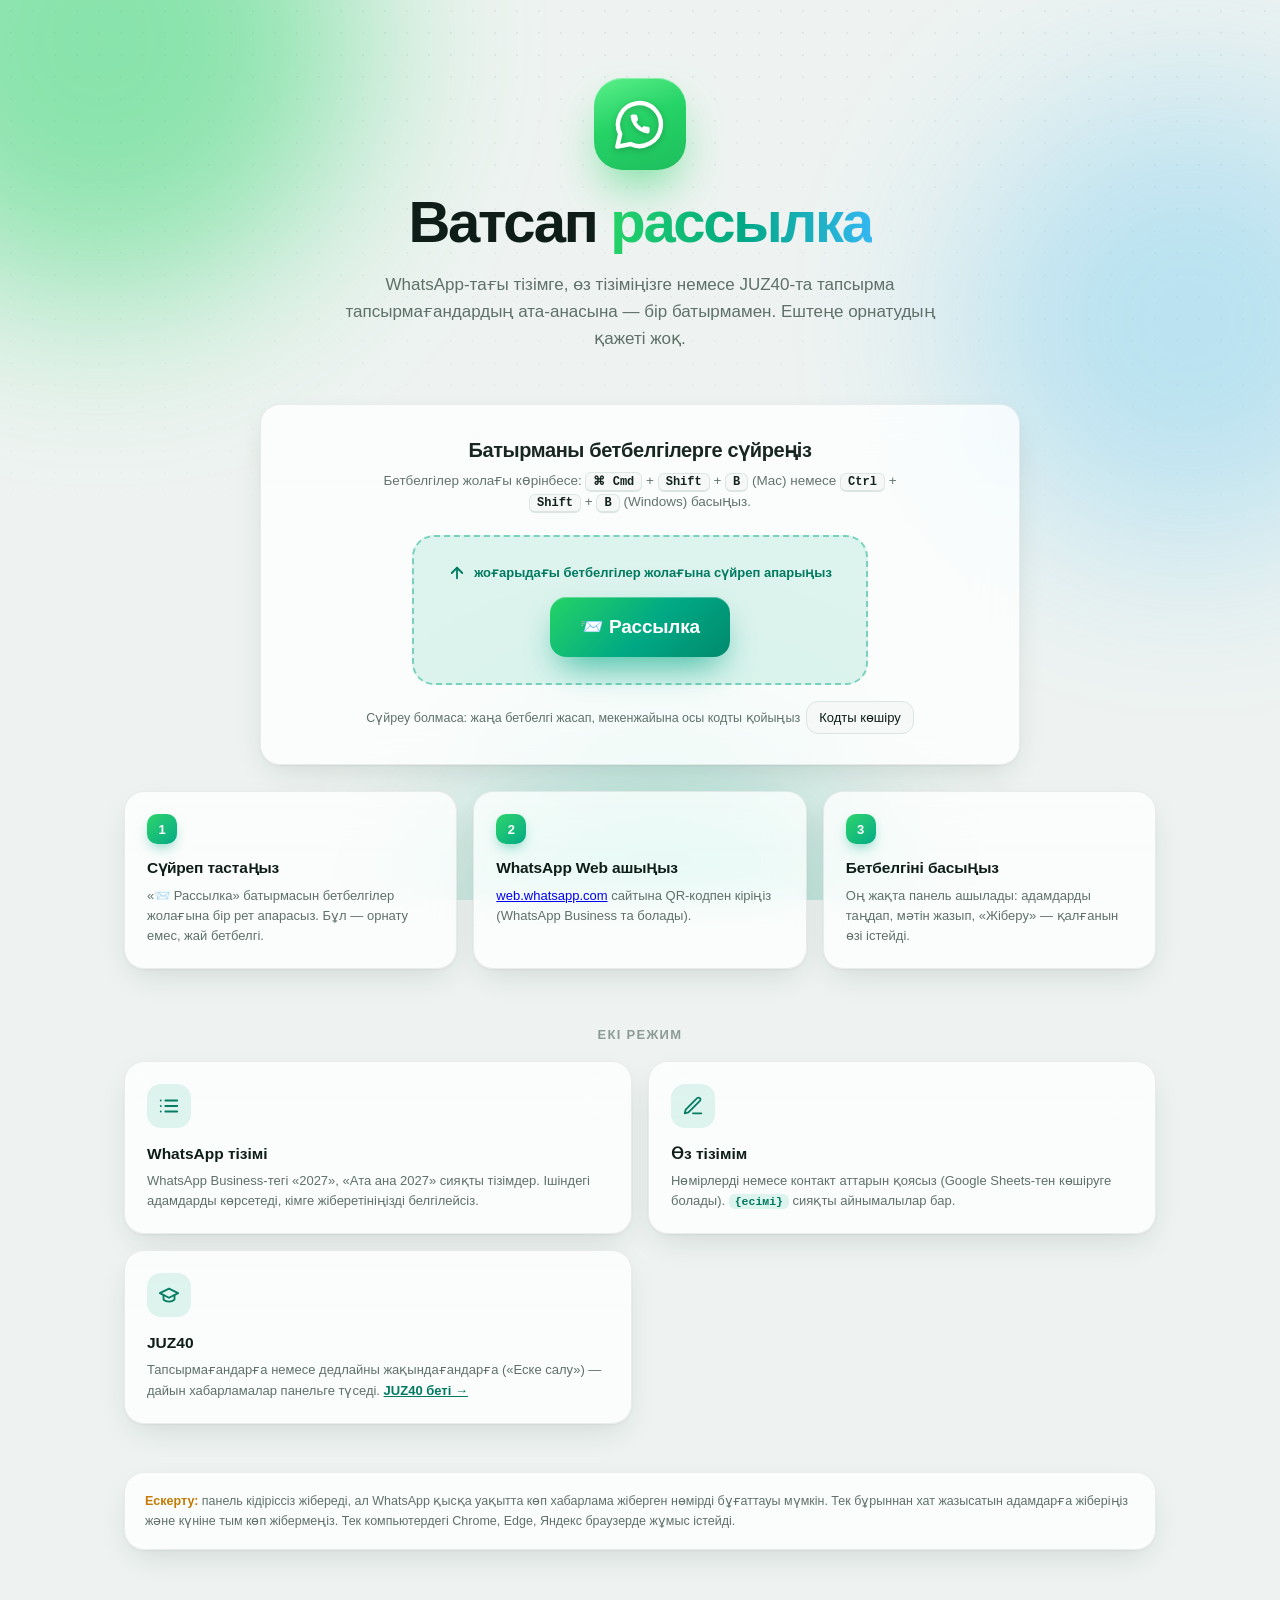
==== index.html @ 6d5c2963 "Landing: two modes, updated warning Co-Authored-By: Claude Opus 5.5 <noreply@anthropic.com>" ====
<!doctype html>
<html lang="kk">
<head>
  <meta charset="utf-8">
  <meta name="viewport" content="width=device-width, initial-scale=1">
  <title>Ватсап рассылка</title>
  <meta name="description" content="WhatsApp Web-те бір батырмамен көп адамға хабарлама жіберу — кеңейтусіз.">
  <link rel="icon" href="icon.svg" type="image/svg+xml">
  <link rel="stylesheet" href="site.css">
</head>
<body>
  <div class="aurora" aria-hidden="true"><i></i><i></i><i></i></div>

  <main class="landing">
    <section class="hero">
      <div class="hero-logo">
        <svg class="wa-logo" viewBox="0 0 24 24" aria-hidden="true"><path class="wa-bubble" d="M7.9 20.6A9.2 9.2 0 1 0 3.5 16.3L2.3 21.7Z"/><path class="wa-phone" transform="translate(7.1 7.1) scale(.41)" d="M22 16.92v3a2 2 0 0 1-2.18 2 19.79 19.79 0 0 1-8.63-3.07 19.5 19.5 0 0 1-6-6 19.79 19.79 0 0 1-3.07-8.67A2 2 0 0 1 4.11 2h3a2 2 0 0 1 2 1.72 12.84 12.84 0 0 0 .7 2.81 2 2 0 0 1-.45 2.11L8.09 9.91a16 16 0 0 0 6 6l1.27-1.27a2 2 0 0 1 2.11-.45 12.84 12.84 0 0 0 2.81.7A2 2 0 0 1 22 16.92z"/></svg>
      </div>
      <h1>Ватсап <em>рассылка</em></h1>
      <p>WhatsApp-тағы тізімге, өз тізіміңізге немесе JUZ40-та тапсырма тапсырмағандардың ата-анасына — бір батырмамен. Ештеңе орнатудың қажеті жоқ.</p>
    </section>

    <section class="card install">
      <h2>Батырманы бетбелгілерге сүйреңіз</h2>
      <p class="hint">Бетбелгілер жолағы көрінбесе: <span class="kbd">⌘ Cmd</span> + <span class="kbd">Shift</span> + <span class="kbd">B</span> (Mac) немесе <span class="kbd">Ctrl</span> + <span class="kbd">Shift</span> + <span class="kbd">B</span> (Windows) басыңыз.</p>
      <div class="bm-zone">
        <div class="drag-hint"><svg viewBox="0 0 24 24" fill="none" stroke="currentColor" stroke-width="2.4" stroke-linecap="round" stroke-linejoin="round" aria-hidden="true"><path d="M12 19V5"/><path d="m5 12 7-7 7 7"/></svg>жоғарыдағы бетбелгілер жолағына сүйреп апарыңыз</div>
        <a id="bookmarklet" class="bookmarklet loading" href="#" title="Сүйреп бетбелгілерге апарыңыз">📨 Рассылка</a>
      </div>
      <div class="alt-copy">Сүйреу болмаса: жаңа бетбелгі жасап, мекенжайына осы кодты қойыңыз<button id="copyCode" class="ghost sm" type="button">Кодты көшіру</button></div>
    </section>

    <section class="steps">
      <div class="card"><span class="num">1</span><h3>Сүйреп тастаңыз</h3><p>«📨 Рассылка» батырмасын бетбелгілер жолағына бір рет апарасыз. Бұл — орнату емес, жай бетбелгі.</p></div>
      <div class="card"><span class="num">2</span><h3>WhatsApp Web ашыңыз</h3><p><a href="https://web.whatsapp.com/" target="_blank" rel="noopener">web.whatsapp.com</a> сайтына QR-кодпен кіріңіз (WhatsApp Business та болады).</p></div>
      <div class="card"><span class="num">3</span><h3>Бетбелгіні басыңыз</h3><p>Оң жақта панель ашылады: адамдарды таңдап, мәтін жазып, «Жіберу» — қалғанын өзі істейді.</p></div>
    </section>

    <div class="section-title">Екі режим</div>
    <section class="features">
      <div class="card feature">
        <div class="f-icon"><svg class="icon" viewBox="0 0 24 24" aria-hidden="true"><path d="M8 6h13M8 12h13M8 18h13M3 6h.01M3 12h.01M3 18h.01"/></svg></div>
        <h3>WhatsApp тізімі</h3>
        <p>WhatsApp Business-тегі «2027», «Ата ана 2027» сияқты тізімдер. Ішіндегі адамдарды көрсетеді, кімге жіберетініңізді белгілейсіз.</p>
      </div>
      <div class="card feature">
        <div class="f-icon"><svg class="icon" viewBox="0 0 24 24" aria-hidden="true"><path d="M12 20h9"/><path d="M16.5 3.5a2.1 2.1 0 1 1 3 3L7 19l-4 1 1-4Z"/></svg></div>
        <h3>Өз тізімім</h3>
        <p>Нөмірлерді немесе контакт аттарын қоясыз (Google Sheets-тен көшіруге болады). <code>{есімі}</code> сияқты айнымалылар бар.</p>
      </div>
      <div class="card feature">
        <div class="f-icon"><svg class="icon" viewBox="0 0 24 24" aria-hidden="true"><path d="M22 10 12 5 2 10l10 5 10-5z"/><path d="M6 12v5c3 3 9 3 12 0v-5"/></svg></div>
        <h3>JUZ40</h3>
        <p>Тапсырмағандарға немесе дедлайны жақындағандарға («Еске салу») — дайын хабарламалар панельге түседі. <a href="juz40.html">JUZ40 беті →</a></p>
      </div>
    </section>

    <div class="card foot">
      <b>Ескерту:</b> панель кідіріссіз жібереді, ал WhatsApp қысқа уақытта көп хабарлама жіберген нөмірді бұғаттауы мүмкін. Тек бұрыннан хат жазысатын адамдарға жіберіңіз және күніне тым көп жібермеңіз. Тек компьютердегі Chrome, Edge, Яндекс браузерде жұмыс істейді.
    </div>
  </main>

  <script>
    (async () => {
      const a = document.getElementById('bookmarklet');
      const base = new URL('./', location.href).href;
      let code = '';
      try {
        code = (await (await fetch('panel.js', { cache: 'no-cache' })).text()).replace('__SITE__', base);
        a.href = 'javascript:' + encodeURIComponent(code);
        a.classList.remove('loading');
      } catch (e) {
        a.textContent = 'Жүктелмеді — бетті жаңартыңыз';
      }
      a.addEventListener('click', (e) => {
        e.preventDefault();
        alert('Бұл батырманы баспаңыз — оны жоғарыдағы бетбелгілер жолағына сүйреп апарыңыз. Содан кейін web.whatsapp.com бетінде сол бетбелгіні басасыз.');
      });
      document.getElementById('copyCode').onclick = async () => {
        try {
          await navigator.clipboard.writeText(a.href);
          document.getElementById('copyCode').textContent = 'Көшірілді ✓';
        } catch (e) {
          prompt('Көшіріңіз:', a.href);
        }
      };
    })();
  </script>
</body>
</html>
---- site.css ----
:root {
  --bg: #eef3f1;
  --bg-2: #e3ece8;
  --card: rgba(255, 255, 255, .78);
  --card-solid: #ffffff;
  --card-border: rgba(15, 40, 30, .08);
  --text: #0f1d18;
  --muted: #5f7069;
  --faint: #8d9b95;
  --line: rgba(15, 40, 30, .08);
  --field: #f5f8f7;
  --field-border: #dbe5e1;
  --hover: rgba(0, 168, 132, .06);
  --brand: #00a884;
  --brand-2: #25d366;
  --brand-3: #06cf9c;
  --brand-ink: #007a60;
  --brand-soft: rgba(0, 168, 132, .12);
  --sky: #34b7f1;
  --ok: #12a150;
  --ok-soft: rgba(18, 161, 80, .12);
  --fail: #e5484d;
  --fail-soft: rgba(229, 72, 77, .12);
  --warn: #c27a00;
  --warn-soft: rgba(245, 166, 35, .16);
  --chat-bg: #efe7dd;
  --bubble: #d9fdd3;
  --bubble-text: #111b21;
  --shadow-sm: 0 1px 2px rgba(16, 40, 30, .06);
  --shadow: 0 1px 2px rgba(16, 40, 30, .05), 0 12px 32px -8px rgba(16, 40, 30, .14);
  --shadow-lg: 0 24px 60px -18px rgba(0, 120, 90, .35);
  --radius: 20px;
  --radius-sm: 12px;
  --ease: cubic-bezier(.2, .8, .2, 1);
  --spring: cubic-bezier(.34, 1.56, .64, 1);
  color-scheme: light;
}

@media (prefers-color-scheme: dark) {
  :root {
    --bg: #070d0b;
    --bg-2: #0b1512;
    --card: rgba(19, 30, 27, .72);
    --card-solid: #121d1a;
    --card-border: rgba(255, 255, 255, .07);
    --text: #e9f1ee;
    --muted: #93a7a0;
    --faint: #64776f;
    --line: rgba(255, 255, 255, .06);
    --field: rgba(255, 255, 255, .04);
    --field-border: rgba(255, 255, 255, .09);
    --hover: rgba(37, 211, 102, .05);
    --brand-ink: #3ee08f;
    --brand-soft: rgba(37, 211, 102, .13);
    --ok: #3ddc84;
    --ok-soft: rgba(61, 220, 132, .13);
    --fail: #ff6b6f;
    --fail-soft: rgba(255, 107, 111, .13);
    --warn: #ffbe4d;
    --warn-soft: rgba(255, 190, 77, .13);
    --chat-bg: #0b141a;
    --bubble: #005c4b;
    --bubble-text: #e9edef;
    --shadow-sm: 0 1px 2px rgba(0, 0, 0, .4);
    --shadow: 0 1px 1px rgba(0, 0, 0, .3), 0 16px 40px -12px rgba(0, 0, 0, .6);
    --shadow-lg: 0 30px 70px -20px rgba(0, 200, 120, .28);
    color-scheme: dark;
  }
}

* { box-sizing: border-box; }
html { scroll-behavior: smooth; }

body {
  margin: 0;
  min-height: 100vh;
  font: 14px/1.5 -apple-system, BlinkMacSystemFont, "SF Pro Text", "Inter", "Segoe UI", Roboto, sans-serif;
  -webkit-font-smoothing: antialiased;
  background: var(--bg);
  color: var(--text);
  overflow-x: hidden;
}

.aurora { position: fixed; inset: 0; z-index: -1; overflow: hidden; pointer-events: none; }
.aurora::after {
  content: "";
  position: absolute; inset: 0;
  background-image: radial-gradient(rgba(127, 160, 148, .14) 1px, transparent 1px);
  background-size: 22px 22px;
  mask-image: linear-gradient(to bottom, #000, transparent 70%);
}
.aurora i { position: absolute; border-radius: 50%; filter: blur(90px); opacity: .5; }
.aurora i:nth-child(1) { width: 520px; height: 520px; left: -160px; top: -220px; background: var(--brand-2); animation: float 18s ease-in-out infinite alternate; }
.aurora i:nth-child(2) { width: 460px; height: 460px; right: -140px; top: 10%; background: var(--sky); opacity: .28; animation: float 22s ease-in-out infinite alternate-reverse; }
.aurora i:nth-child(3) { width: 420px; height: 420px; left: 35%; bottom: -260px; background: var(--brand); opacity: .3; animation: float 26s ease-in-out infinite alternate; }
@media (prefers-color-scheme: dark) { .aurora i { opacity: .22; } .aurora i:nth-child(2) { opacity: .12; } .aurora i:nth-child(3) { opacity: .16; } }

.topbar {
  position: sticky; top: 0; z-index: 20;
  display: flex; align-items: center; gap: 20px;
  padding: 16px 28px;
  background: color-mix(in srgb, var(--bg) 70%, transparent);
  backdrop-filter: saturate(180%) blur(18px);
  -webkit-backdrop-filter: saturate(180%) blur(18px);
  border-bottom: 1px solid var(--line);
}
.brand { display: flex; align-items: center; gap: 14px; flex: 1; min-width: 0; }
.logo {
  position: relative;
  width: 46px; height: 46px; flex: none;
  display: grid; place-items: center;
  border-radius: 14px;
  background: linear-gradient(160deg, #5cf08a, #25d366 45%, #1ebe5d);
  box-shadow: 0 10px 24px -6px rgba(0, 168, 132, .6), inset 0 1px 0 rgba(255, 255, 255, .35);
}
.logo::after {
  content: ""; position: absolute; inset: -5px; border-radius: 18px;
  border: 2px solid var(--brand-2); opacity: 0;
  animation: ring 2.8s ease-out infinite;
}
.wa-logo { width: 28px; height: 28px; filter: drop-shadow(0 2px 3px rgba(0, 0, 0, .2)); }
.wa-bubble { fill: none; stroke: #fff; stroke-width: 1.9; stroke-linejoin: round; }
.wa-phone { fill: #fff; }
h1 { margin: 0; font-size: 19px; font-weight: 750; letter-spacing: -.02em; }
.tagline { margin: 1px 0 0; font-size: 12px; color: var(--muted); white-space: nowrap; overflow: hidden; text-overflow: ellipsis; }

.hero-stats { display: flex; gap: 8px; }
.stat {
  display: flex; flex-direction: column; align-items: center;
  min-width: 84px; padding: 7px 14px;
  border-radius: 14px;
  background: var(--card); border: 1px solid var(--card-border);
  box-shadow: var(--shadow-sm);
}
.stat-num { font-size: 20px; font-weight: 800; letter-spacing: -.03em; line-height: 1.1; font-variant-numeric: tabular-nums; }
.stat-label { font-size: 10.5px; text-transform: uppercase; letter-spacing: .06em; color: var(--muted); font-weight: 600; }
.stat.ok .stat-num { color: var(--ok); }
.stat.fail .stat-num { color: var(--fail); }
.stat-num.bump { animation: bump .45s var(--spring); }

.pill {
  position: fixed; left: 50%; bottom: 112px; z-index: 30;
  transform: translateX(-50%);
  display: inline-flex; align-items: center; gap: 10px;
  padding: 10px 18px;
  border-radius: 999px;
  background: rgba(17, 27, 24, .92); color: #fff;
  font-size: 13px; font-weight: 600;
  box-shadow: 0 16px 40px -10px rgba(0, 0, 0, .5);
  backdrop-filter: blur(12px);
  transition: opacity .3s var(--ease), transform .35s var(--spring);
}
.pill.hidden { opacity: 0; transform: translate(-50%, 16px) scale(.95); pointer-events: none; }
.spinner { width: 14px; height: 14px; border-radius: 50%; border: 2px solid rgba(255, 255, 255, .25); border-top-color: var(--brand-2); animation: spin .8s linear infinite; }

.layout {
  display: grid;
  grid-template-columns: minmax(340px, 420px) minmax(0, 1fr);
  gap: 20px;
  max-width: 1480px;
  margin: 0 auto;
  padding: 22px 28px 40px;
  align-items: start;
}
.side { display: flex; flex-direction: column; gap: 20px; position: sticky; top: 100px; max-height: calc(100vh - 120px); overflow: auto; padding-bottom: 4px; scrollbar-width: none; }
.side::-webkit-scrollbar { display: none; }
@media (max-width: 1000px) {
  .layout { grid-template-columns: 1fr; padding: 16px; }
  .side { position: static; max-height: none; overflow: visible; }
  .hero-stats { display: none; }
}

.card {
  position: relative;
  background: var(--card);
  border: 1px solid var(--card-border);
  border-radius: var(--radius);
  padding: 20px;
  box-shadow: var(--shadow);
  backdrop-filter: saturate(160%) blur(20px);
  -webkit-backdrop-filter: saturate(160%) blur(20px);
  animation: rise .55s var(--ease) both;
  animation-delay: calc(var(--i, 0) * 80ms);
}
.card::before {
  content: ""; position: absolute; inset: 0; border-radius: inherit; pointer-events: none;
  background: linear-gradient(180deg, rgba(255, 255, 255, .06), transparent 40%);
}

.step-head { display: flex; align-items: center; gap: 12px; margin-bottom: 16px; }
.step-head h2 { margin: 0; flex: 1; font-size: 16px; font-weight: 700; letter-spacing: -.01em; }
.num {
  width: 30px; height: 30px; flex: none;
  display: grid; place-items: center;
  border-radius: 10px;
  font-size: 13px; font-weight: 800; color: #fff;
  background: linear-gradient(135deg, var(--brand-2), var(--brand));
  box-shadow: 0 6px 14px -4px rgba(0, 168, 132, .55);
}
.counter { font-size: 12px; color: var(--muted); font-weight: 600; font-variant-numeric: tabular-nums; }
.counter:not(:empty) { padding: 3px 10px; border-radius: 999px; background: var(--brand-soft); color: var(--brand-ink); }

.hint { margin: 10px 0 0; font-size: 12px; line-height: 1.55; color: var(--muted); }
code { padding: 1px 6px; border-radius: 6px; background: var(--brand-soft); color: var(--brand-ink); font: 600 11.5px ui-monospace, SFMono-Regular, Menlo, monospace; }

select, input[type=text], input[type=password], input[type=number], textarea {
  width: 100%;
  padding: 11px 14px;
  font: inherit; color: var(--text);
  background: var(--field);
  border: 1px solid var(--field-border);
  border-radius: var(--radius-sm);
  transition: border-color .2s, box-shadow .2s, background .2s;
}
select:hover, input:hover, textarea:hover { border-color: color-mix(in srgb, var(--brand) 40%, var(--field-border)); }
select:focus, input:focus, textarea:focus { outline: none; border-color: var(--brand); box-shadow: 0 0 0 4px var(--brand-soft); background: var(--card-solid); }
select {
  appearance: none; cursor: pointer; padding-right: 38px; font-weight: 600;
  background-image: url("data:image/svg+xml,%3Csvg xmlns='http://www.w3.org/2000/svg' viewBox='0 0 24 24' fill='none' stroke='%2300a884' stroke-width='2.5' stroke-linecap='round' stroke-linejoin='round'%3E%3Cpath d='m6 9 6 6 6-6'/%3E%3C/svg%3E");
  background-repeat: no-repeat; background-position: right 12px center; background-size: 16px;
}
textarea { resize: vertical; line-height: 1.55; }
#template { min-height: 130px; font-size: 14px; }
.list-input { min-height: 150px; font: 12.5px/1.6 ui-monospace, SFMono-Regular, Menlo, monospace; }

button {
  display: inline-flex; align-items: center; justify-content: center; gap: 8px;
  padding: 10px 16px;
  font: 600 14px/1.2 inherit; font-family: inherit;
  color: var(--text);
  border: 1px solid transparent;
  border-radius: var(--radius-sm);
  cursor: pointer;
  transition: transform .2s var(--spring), box-shadow .25s var(--ease), background .2s, border-color .2s, color .2s, opacity .2s;
}
button:active:not(:disabled) { transform: scale(.96); }
button:disabled { opacity: .4; cursor: not-allowed; }
button.wide { width: 100%; margin-top: 14px; padding: 13px 16px; }
button.sm { padding: 8px 12px; font-size: 13px; }

button.primary {
  position: relative; overflow: hidden; isolation: isolate;
  color: #fff;
  background: linear-gradient(135deg, var(--brand-2) 0%, var(--brand) 55%, #018a6d 100%);
  box-shadow: 0 8px 20px -6px rgba(0, 168, 132, .6), inset 0 1px 0 rgba(255, 255, 255, .25);
}
button.primary::after {
  content: ""; position: absolute; inset: 0; z-index: -1;
  background: linear-gradient(110deg, transparent 30%, rgba(255, 255, 255, .35) 50%, transparent 70%);
  background-size: 250% 100%; background-position: 150% 0;
  transition: background-position .8s var(--ease);
}
button.primary:hover:not(:disabled) { box-shadow: 0 14px 30px -8px rgba(0, 168, 132, .75), inset 0 1px 0 rgba(255, 255, 255, .25); transform: translateY(-1px); }
button.primary:hover:not(:disabled)::after { background-position: -50% 0; }

button.ghost { background: var(--field); border-color: var(--field-border); }
button.ghost:hover:not(:disabled) { border-color: var(--brand); color: var(--brand-ink); background: var(--brand-soft); }
button.danger { color: #fff; background: linear-gradient(135deg, #ff6b6f, #e5484d); box-shadow: 0 8px 20px -8px rgba(229, 72, 77, .6); }
button.danger:disabled { background: var(--field); color: var(--muted); box-shadow: none; border-color: var(--field-border); }

.icon-btn { width: 46px; flex: none; padding: 0; background: var(--field); border-color: var(--field-border); }
.icon-btn:hover:not(:disabled) { border-color: var(--brand); color: var(--brand-ink); }
.icon-btn:hover .icon { transform: rotate(180deg); }
.icon-btn .icon { width: 18px; height: 18px; transition: transform .5s var(--ease); }
.select-wrap { display: flex; gap: 8px; }

.segmented { display: flex; padding: 4px; gap: 4px; background: var(--field); border: 1px solid var(--field-border); border-radius: 14px; margin-bottom: 14px; }
.segmented label { flex: 1; cursor: pointer; }
.segmented input { display: none; }
.segmented span {
  display: flex; align-items: center; justify-content: center; gap: 7px;
  padding: 9px 10px; border-radius: 10px;
  font-size: 13px; font-weight: 650; color: var(--muted);
  transition: background .25s var(--ease), color .2s, box-shadow .25s;
}
.segmented span:hover { color: var(--text); }
.segmented input:checked + span { background: var(--card-solid); color: var(--brand-ink); box-shadow: 0 2px 8px rgba(0, 0, 0, .1), 0 0 0 1px var(--card-border); }
.segmented.small span { padding: 7px 8px; font-size: 12px; }
.segmented.small { margin: 12px 0; }

.src-panel { animation: rise .35s var(--ease) both; }
.src-panel.hidden { display: none; }

.file-btn {
  position: relative; overflow: hidden;
  display: flex; align-items: center; justify-content: center; gap: 8px;
  padding: 12px; border-radius: var(--radius-sm);
  border: 1.5px dashed color-mix(in srgb, var(--brand) 45%, transparent);
  color: var(--brand-ink); font-weight: 650; font-size: 13px; cursor: pointer;
  background: var(--brand-soft);
  transition: background .2s, border-color .2s;
}
.file-btn:hover { border-color: var(--brand); background: color-mix(in srgb, var(--brand) 18%, transparent); }
.file-btn input { position: absolute; inset: 0; opacity: 0; cursor: pointer; }

.vars { display: flex; flex-wrap: wrap; gap: 6px; margin-bottom: 10px; }
.vars button {
  padding: 5px 11px; border-radius: 999px;
  font-size: 12px; font-weight: 650;
  color: var(--brand-ink); background: var(--brand-soft);
  border: 1px solid color-mix(in srgb, var(--brand) 22%, transparent);
}
.vars button:hover { background: var(--brand); color: #fff; transform: translateY(-1px); }

.phone { margin-top: 14px; border-radius: 16px; overflow: hidden; border: 1px solid var(--card-border); box-shadow: var(--shadow-sm); }
.phone-head { display: flex; align-items: center; gap: 10px; padding: 9px 12px; background: var(--card-solid); font-size: 13px; font-weight: 650; border-bottom: 1px solid var(--line); }
.phone-head span:last-child { overflow: hidden; text-overflow: ellipsis; white-space: nowrap; }
.chat-bg {
  padding: 16px 14px 18px;
  min-height: 92px;
  background-color: var(--chat-bg);
  background-image:
    radial-gradient(circle at 20% 30%, rgba(0, 0, 0, .035) 1.5px, transparent 2px),
    radial-gradient(circle at 70% 70%, rgba(0, 0, 0, .035) 1.5px, transparent 2px);
  background-size: 26px 26px, 34px 34px;
  display: flex; justify-content: flex-end;
}
.bubble {
  position: relative;
  max-width: 88%;
  padding: 7px 10px 18px 10px;
  border-radius: 10px 0 10px 10px;
  background: var(--bubble); color: var(--bubble-text);
  font-size: 13.5px; line-height: 1.45;
  white-space: pre-wrap; word-break: break-word;
  box-shadow: 0 1px .5px rgba(11, 20, 26, .13);
  animation: pop .35s var(--spring) both;
}
.bubble::before {
  content: ""; position: absolute; top: 0; right: -8px;
  border-width: 0 0 10px 8px; border-style: solid;
  border-color: transparent transparent transparent var(--bubble);
}
.bubble::after { content: "12:00 ✓✓"; position: absolute; right: 8px; bottom: 3px; font-size: 10.5px; color: #53bdeb; letter-spacing: -.02em; }
.bubble-empty { opacity: .55; font-style: italic; }

details > summary {
  display: flex; align-items: center; gap: 10px;
  font-weight: 700; cursor: pointer; list-style: none; user-select: none;
}
details > summary::-webkit-details-marker { display: none; }
details > summary .icon { color: var(--brand); }
details > summary::after { content: ""; margin-left: auto; width: 8px; height: 8px; border-right: 2px solid var(--muted); border-bottom: 2px solid var(--muted); transform: rotate(-45deg); transition: transform .3s var(--ease); }
details[open] > summary::after { transform: rotate(45deg); }
details[open] .settings { animation: rise .35s var(--ease) both; }
.settings { margin-top: 16px; display: flex; flex-direction: column; gap: 12px; }
.settings label { display: flex; flex-direction: column; gap: 6px; font-size: 12px; font-weight: 650; color: var(--muted); }
.settings label .hint { margin: 0; font-weight: 500; }
.grid2 { display: grid; grid-template-columns: 1fr 1fr; gap: 10px; }
.presets { display: grid; grid-template-columns: 1fr 1fr; gap: 10px; }
.preset {
  flex-direction: column; align-items: flex-start; gap: 2px;
  padding: 12px 14px; text-align: left;
  background: var(--field); border: 1px solid var(--field-border);
}
.preset b { font-size: 14px; }
.preset span { font-size: 11.5px; font-weight: 500; color: var(--muted); }
.preset:hover { border-color: var(--brand); background: var(--brand-soft); }
.settings button.wide { margin-top: 2px; }

.people { display: flex; flex-direction: column; min-height: calc(100vh - 140px); padding-bottom: 0; }
.toolbar { display: flex; align-items: center; gap: 8px; flex-wrap: wrap; margin-bottom: 14px; }
.search { position: relative; flex: 1; min-width: 180px; }
.search .icon { position: absolute; left: 13px; top: 50%; transform: translateY(-50%); color: var(--faint); pointer-events: none; }
.search input { padding-left: 38px; border-radius: 999px; }

.switch { display: inline-flex; align-items: center; gap: 9px; margin-left: 6px; font-size: 12.5px; font-weight: 600; color: var(--muted); cursor: pointer; user-select: none; }
.switch input { display: none !important; }
.switch span { position: relative; width: 38px; height: 22px; flex: none; border-radius: 999px; background: var(--field-border); transition: background .25s; }
.switch span::after { content: ""; position: absolute; left: 3px; top: 3px; width: 16px; height: 16px; border-radius: 50%; background: #fff; box-shadow: 0 2px 4px rgba(0, 0, 0, .25); transition: transform .3s var(--spring); }
.switch input:checked + span { background: var(--brand); }
.switch input:checked + span::after { transform: translateX(16px); }

.empty {
  flex: 1;
  display: flex; flex-direction: column; align-items: center; justify-content: center; gap: 6px;
  min-height: 320px; padding: 40px 20px;
  text-align: center; color: var(--muted);
  border: 1.5px dashed var(--field-border); border-radius: 16px;
}
.empty b { color: var(--text); font-size: 16px; }
.empty span { font-size: 13px; max-width: 320px; }
.empty-art {
  width: 74px; height: 74px; margin-bottom: 8px;
  display: grid; place-items: center; border-radius: 24px;
  background: var(--brand-soft);
  animation: floaty 4s ease-in-out infinite;
}
.empty-art svg { width: 34px; height: 34px; fill: none; stroke: var(--brand); stroke-width: 1.8; stroke-linecap: round; stroke-linejoin: round; }
.empty.hidden, .table-wrap.hidden { display: none; }

.table-wrap { flex: 1; overflow: auto; margin: 0 -20px; padding: 0 12px; }
table { width: 100%; border-collapse: separate; border-spacing: 0 6px; }
thead th {
  position: sticky; top: 0; z-index: 2;
  padding: 8px 10px; text-align: left;
  font-size: 10.5px; font-weight: 700; letter-spacing: .08em; text-transform: uppercase; color: var(--faint);
  background: var(--card-solid);
}
tbody tr { animation: rise .4s var(--ease) both; animation-delay: calc(var(--i, 0) * 18ms); }
tbody td {
  padding: 12px 10px; vertical-align: middle;
  background: var(--field);
  border-top: 1px solid transparent; border-bottom: 1px solid transparent;
  transition: background .25s, border-color .25s, opacity .25s;
}
tbody td:first-child { border-radius: 14px 0 0 14px; border-left: 1px solid transparent; width: 44px; text-align: center; }
tbody td:last-child { border-radius: 0 14px 14px 0; border-right: 1px solid transparent; }
tbody tr:hover td { background: var(--hover); border-color: var(--line); }
tbody tr.off td { opacity: .45; }
tbody tr.off td:first-child { opacity: 1; }
tbody tr.active td { background: var(--brand-soft); border-color: color-mix(in srgb, var(--brand) 40%, transparent); }
tbody tr.active td:first-child { box-shadow: inset 3px 0 0 var(--brand); }
tbody tr.filtered { display: none; }

.who { display: flex; align-items: center; gap: 12px; min-width: 190px; max-width: 290px; }
.who-text { min-width: 0; }
.avatar {
  width: 40px; height: 40px; flex: none;
  display: grid; place-items: center;
  border-radius: 50%;
  font-size: 14px; font-weight: 750; color: #fff; letter-spacing: -.02em;
  background: linear-gradient(135deg, hsl(var(--h, 160) 70% 55%), hsl(calc(var(--h, 160) + 40) 70% 42%));
  box-shadow: inset 0 1px 0 rgba(255, 255, 255, .3), 0 4px 10px -4px hsl(var(--h, 160) 70% 40% / .7);
}
.avatar.sm { width: 28px; height: 28px; font-size: 11px; }
td .name { font-weight: 650; font-size: 14px; letter-spacing: -.01em; }
td .sub { margin-top: 1px; font-size: 11.5px; color: var(--faint); white-space: nowrap; overflow: hidden; text-overflow: ellipsis; max-width: 230px; }
td .name { white-space: nowrap; overflow: hidden; text-overflow: ellipsis; max-width: 230px; }
td.msg {
  font-size: 12.5px; color: var(--muted); min-width: 240px;
}
td.msg .clamp { display: -webkit-box; -webkit-line-clamp: 2; -webkit-box-orient: vertical; overflow: hidden; white-space: pre-wrap; }
tbody tr:hover td.msg .clamp { -webkit-line-clamp: 8; }
td.state { width: 190px; min-width: 150px; font-size: 12px; }
tbody tr { cursor: pointer; }

input[type=checkbox] {
  appearance: none; -webkit-appearance: none;
  width: 22px; height: 22px; margin: 0; cursor: pointer;
  border-radius: 7px;
  border: 2px solid var(--field-border);
  background: var(--card-solid);
  display: inline-grid; place-items: center;
  transition: background .2s, border-color .2s, transform .25s var(--spring);
}
input[type=checkbox]::after {
  content: ""; width: 6px; height: 11px;
  border: solid #fff; border-width: 0 2.5px 2.5px 0;
  transform: translateY(-1px) rotate(45deg) scale(0);
  transition: transform .25s var(--spring);
}
input[type=checkbox]:checked { background: linear-gradient(135deg, var(--brand-2), var(--brand)); border-color: var(--brand); transform: scale(1.05); }
input[type=checkbox]:checked::after { transform: translateY(-1px) rotate(45deg) scale(1); }
input[type=checkbox]:hover:not(:disabled) { border-color: var(--brand); }
input[type=checkbox]:disabled { opacity: .35; cursor: not-allowed; }

.chip {
  display: inline-flex; align-items: center; gap: 6px;
  padding: 4px 10px; border-radius: 999px;
  font-size: 12px; font-weight: 650; line-height: 1.35;
  background: var(--field); color: var(--muted);
}
.chip:empty { display: none; }
.chip.brand { background: var(--brand-soft); color: var(--brand-ink); }
.chip.ok { background: var(--ok-soft); color: var(--ok); }
.chip.fail { background: var(--fail-soft); color: var(--fail); }
.chip.warn { background: var(--warn-soft); color: var(--warn); }
.chip .icon { width: 13px; height: 13px; stroke-width: 2.6; }
td.state .chip { align-items: flex-start; white-space: normal; animation: pop .35s var(--spring) both; }
td.state .chip .icon { margin-top: 2px; }

.dock {
  position: sticky; bottom: 0; z-index: 5;
  margin: 12px -20px 0; padding: 14px 20px 18px;
  background: linear-gradient(to top, var(--card-solid) 70%, color-mix(in srgb, var(--card-solid) 0%, transparent));
  border-radius: 0 0 var(--radius) var(--radius);
}
.actions { display: flex; gap: 10px; justify-content: flex-end; align-items: center; flex-wrap: wrap; }
.actions .send { padding: 13px 26px; font-size: 15px; border-radius: 14px; }
.actions .send:not(:disabled) { animation: glow 3s ease-in-out infinite; }

.progress { margin-bottom: 12px; animation: rise .3s var(--ease) both; }
.progress.hidden { display: none; }
.progress-top { display: flex; justify-content: space-between; align-items: center; gap: 10px; margin-bottom: 8px; font-size: 13px; font-weight: 650; }
.stats { display: flex; gap: 6px; }
.bar { height: 10px; border-radius: 999px; background: var(--field); overflow: hidden; box-shadow: inset 0 1px 2px rgba(0, 0, 0, .12); }
.bar > div {
  height: 100%; width: 0; border-radius: inherit;
  background: linear-gradient(90deg, var(--brand), var(--brand-2), var(--sky), var(--brand-2), var(--brand));
  background-size: 300% 100%;
  animation: shimmer 2.4s linear infinite;
  transition: width .6s var(--ease);
  box-shadow: 0 0 12px rgba(37, 211, 102, .6);
}

.icon { width: 16px; height: 16px; flex: none; fill: none; stroke: currentColor; stroke-width: 2; stroke-linecap: round; stroke-linejoin: round; }
.icon.spin { animation: spin .9s linear infinite; }

::-webkit-scrollbar { width: 10px; height: 10px; }
::-webkit-scrollbar-thumb { background: var(--field-border); border-radius: 999px; border: 3px solid transparent; background-clip: padding-box; }
::-webkit-scrollbar-thumb:hover { background-color: var(--faint); }

@keyframes rise { from { opacity: 0; transform: translateY(12px); } to { opacity: 1; transform: none; } }
@keyframes pop { from { opacity: 0; transform: scale(.85); } to { opacity: 1; transform: scale(1); } }
@keyframes bump { 0% { transform: scale(1); } 40% { transform: scale(1.3); } 100% { transform: scale(1); } }
@keyframes spin { to { transform: rotate(360deg); } }
@keyframes shimmer { to { background-position: -300% 0; } }
@keyframes float { from { transform: translate(0, 0) scale(1); } to { transform: translate(80px, 50px) scale(1.15); } }
@keyframes floaty { 0%, 100% { transform: translateY(0); } 50% { transform: translateY(-6px); } }
@keyframes ring { 0% { opacity: .8; transform: scale(.9); } 70%, 100% { opacity: 0; transform: scale(1.25); } }
@keyframes glow { 0%, 100% { box-shadow: 0 8px 20px -6px rgba(0, 168, 132, .6), inset 0 1px 0 rgba(255, 255, 255, .25); } 50% { box-shadow: 0 12px 34px -4px rgba(37, 211, 102, .75), inset 0 1px 0 rgba(255, 255, 255, .25); } }

@media (prefers-reduced-motion: reduce) {
  *, *::before, *::after { animation: none !important; transition: none !important; }
}

.lesson-grid {
  display: grid;
  grid-template-columns: 1fr;
  gap: 8px;
  max-height: 340px;
  overflow: auto;
  margin: 0 -6px;
  padding: 2px 6px 6px;
}
.lesson {
  position: relative;
  display: block;
  padding: 12px 44px 12px 14px;
  border: 1.5px solid var(--field-border);
  border-radius: 14px;
  background: var(--field);
  cursor: pointer;
  transition: border-color .2s, background .2s, transform .25s var(--spring), box-shadow .25s;
  animation: rise .4s var(--ease) both;
  animation-delay: calc(var(--i, 0) * 25ms);
}
.lesson:hover { transform: translateY(-1px); border-color: color-mix(in srgb, var(--brand) 45%, var(--field-border)); box-shadow: var(--shadow-sm); }
.lesson input { position: absolute; opacity: 0; pointer-events: none; }
.lesson .title { font-weight: 650; font-size: 13.5px; line-height: 1.35; }
.lesson .meta { margin-top: 3px; font-size: 11.5px; color: var(--muted); }
.lesson .badges { display: flex; gap: 6px; margin-top: 8px; flex-wrap: wrap; }
.lesson .badges .chip { padding: 2px 8px; font-size: 11px; }
.lesson .tick {
  position: absolute; top: 50%; right: 14px;
  width: 22px; height: 22px; margin-top: -11px;
  display: grid; place-items: center;
  border-radius: 7px; border: 2px solid var(--field-border);
  background: var(--card-solid); color: transparent;
  transition: all .25s var(--spring);
}
.lesson .tick .icon { width: 13px; height: 13px; stroke-width: 3; }
.lesson:has(input:checked) { border-color: var(--brand); background: var(--brand-soft); }
.lesson:has(input:checked) .tick { background: linear-gradient(135deg, var(--brand-2), var(--brand)); border-color: var(--brand); color: #fff; transform: scale(1.08); }
.lesson-grid > .empty { min-height: 120px; padding: 20px; }

.field-label { margin: 16px 0 8px; font-size: 12px; font-weight: 700; color: var(--muted); text-transform: uppercase; letter-spacing: .06em; }
.step-head .switch { margin-left: 0; }

.chip.parent { background: rgba(80, 120, 255, .13); color: #4d6fe0; }
.chip.student { background: rgba(160, 80, 230, .13); color: #9a4fdc; }
@media (prefers-color-scheme: dark) {
  .chip.parent { color: #93aaff; }
  .chip.student { color: #cf9bff; }
}
.who .chips { display: flex; gap: 5px; flex-wrap: wrap; margin-top: 4px; }
.who .chips .chip { padding: 1px 8px; font-size: 11px; }
td.tasks { min-width: 150px; max-width: 220px; }
td.tasks .chip { margin: 0 4px 4px 0; padding: 3px 9px; font-size: 11.5px; white-space: normal; }
td.msg textarea {
  min-width: 260px; min-height: 84px;
  padding: 9px 11px;
  font-size: 12.5px; line-height: 1.45;
  background: var(--card-solid);
  border-radius: 12px;
  cursor: text;
}
.settings label { color: var(--text); }
.settings label .hint { color: var(--muted); }
td.tasks { min-width: 120px; max-width: 160px; }
td.msg textarea { min-width: 200px; }
td.state { width: 150px; min-width: 130px; }
.who { min-width: 170px; max-width: 230px; }
td .name, td .sub { max-width: 170px; }
@media (max-width: 1250px) {
  .layout { grid-template-columns: minmax(300px, 340px) minmax(0, 1fr); gap: 16px; padding: 16px; }
  td.tasks .chip { font-size: 11px; }
}

a.logo { text-decoration: none; }
.topbar .ghost.sm { flex: none; }
.notice { padding: 14px 16px; font-size: 13px; line-height: 1.55; color: var(--muted); border-color: color-mix(in srgb, var(--brand) 30%, transparent); background: var(--brand-soft); }
.notice b { color: var(--text); }
.notice.warn { margin-bottom: 12px; border: 1px solid color-mix(in srgb, var(--warn) 35%, transparent); background: var(--warn-soft); border-radius: 14px; }
.hidden { display: none !important; }

.login { min-height: calc(100vh - 90px); display: grid; place-items: center; padding: 24px 16px; }
.login-card { width: 100%; max-width: 400px; padding: 30px 28px; display: flex; flex-direction: column; gap: 12px; }
.login-card h2 { margin: 4px 0 0; font-size: 22px; letter-spacing: -.02em; text-align: center; }
.login-card .hint { text-align: center; margin: 0 0 6px; }
.login-card label { display: flex; flex-direction: column; gap: 6px; font-size: 12.5px; font-weight: 650; color: var(--muted); }
.login-logo { width: 64px; height: 64px; margin: 0 auto; display: grid; place-items: center; border-radius: 20px; background: linear-gradient(160deg, #5cf08a, #25d366 45%, #1ebe5d); box-shadow: 0 14px 30px -10px rgba(37, 211, 102, .7), inset 0 1px 0 rgba(255, 255, 255, .35); }
.login-logo .wa-logo { width: 38px; height: 38px; }
.login-error { min-height: 18px; font-size: 12.5px; font-weight: 600; color: var(--fail); text-align: center; }

.landing { max-width: 1080px; margin: 0 auto; padding: 48px 24px 80px; }
.hero { text-align: center; padding: 30px 0 10px; }
.hero-logo { width: 92px; height: 92px; margin: 0 auto 22px; display: grid; place-items: center; border-radius: 28px; background: linear-gradient(160deg, #5cf08a, #25d366 45%, #1ebe5d); box-shadow: 0 24px 50px -14px rgba(37, 211, 102, .75), inset 0 1px 0 rgba(255, 255, 255, .35); animation: floaty 5s ease-in-out infinite; }
.hero-logo .wa-logo { width: 56px; height: 56px; }
.hero h1 { font-size: clamp(34px, 6vw, 58px); line-height: 1.05; letter-spacing: -.04em; font-weight: 850; margin: 0; }
.hero h1 em { font-style: normal; background: linear-gradient(90deg, var(--brand-2), var(--brand), #34b7f1); -webkit-background-clip: text; background-clip: text; color: transparent; }
.hero p { max-width: 620px; margin: 18px auto 0; font-size: 17px; line-height: 1.6; color: var(--muted); }

.install { margin: 42px auto 0; max-width: 760px; padding: 30px; text-align: center; }
.install h2 { margin: 0 0 6px; font-size: 20px; letter-spacing: -.02em; }
.install .hint { margin: 0 auto 22px; max-width: 520px; font-size: 13.5px; }
.bm-zone { position: relative; display: inline-flex; flex-direction: column; align-items: center; gap: 14px; padding: 26px 34px; border-radius: 22px; border: 2px dashed color-mix(in srgb, var(--brand) 45%, transparent); background: var(--brand-soft); }
.bookmarklet {
  display: inline-flex; align-items: center; gap: 10px;
  padding: 16px 30px; border-radius: 16px;
  font-size: 19px; font-weight: 800; letter-spacing: -.01em; color: #fff; text-decoration: none;
  background: linear-gradient(135deg, var(--brand-2), var(--brand) 55%, #018a6d);
  box-shadow: 0 16px 36px -10px rgba(0, 168, 132, .8), inset 0 1px 0 rgba(255, 255, 255, .3);
  cursor: grab; user-select: none;
  animation: glow 3s ease-in-out infinite;
  transition: transform .25s var(--spring);
}
.bookmarklet:hover { transform: translateY(-2px) scale(1.03); }
.bookmarklet:active { cursor: grabbing; }
.bookmarklet.loading { opacity: .5; pointer-events: none; }
.drag-hint { display: flex; align-items: center; gap: 8px; font-size: 13px; font-weight: 650; color: var(--brand-ink); }
.drag-hint svg { width: 18px; height: 18px; animation: nudge 1.4s ease-in-out infinite; }
.kbd { display: inline-block; padding: 1px 7px; border-radius: 6px; border: 1px solid var(--field-border); border-bottom-width: 2px; background: var(--field); font: 600 12px ui-monospace, SFMono-Regular, Menlo, monospace; color: var(--text); }
.alt-copy { margin-top: 16px; font-size: 12.5px; color: var(--muted); }
.alt-copy button { margin-left: 6px; }

.steps { display: grid; grid-template-columns: repeat(3, 1fr); gap: 16px; margin-top: 26px; }
.steps .card { padding: 22px; }
.steps .num { margin-bottom: 12px; }
.steps h3 { margin: 0 0 6px; font-size: 15.5px; letter-spacing: -.01em; }
.steps p { margin: 0; font-size: 13px; line-height: 1.55; color: var(--muted); }

.section-title { margin: 56px 0 16px; text-align: center; font-size: 13px; font-weight: 750; letter-spacing: .1em; text-transform: uppercase; color: var(--faint); }
.features { display: grid; grid-template-columns: repeat(2, 1fr); gap: 16px; }
.feature { padding: 22px; }
.feature .f-icon { width: 44px; height: 44px; display: grid; place-items: center; border-radius: 14px; background: var(--brand-soft); color: var(--brand-ink); margin-bottom: 14px; }
.feature .f-icon .icon { width: 22px; height: 22px; }
.feature h3 { margin: 0 0 6px; font-size: 15.5px; }
.feature p { margin: 0; font-size: 13px; line-height: 1.55; color: var(--muted); }
.feature a { color: var(--brand-ink); font-weight: 650; }
.foot { margin-top: 48px; padding: 18px 20px; font-size: 12.5px; line-height: 1.6; color: var(--muted); }
.foot b { color: var(--warn); }
@media (max-width: 860px) { .steps, .features { grid-template-columns: 1fr; } .landing { padding-top: 24px; } }
@keyframes nudge { 0%, 100% { transform: translateY(0); } 50% { transform: translateY(-5px); } }
.login-brand { display: flex; justify-content: center; margin: 4px 0 6px; color: #ffffff; }
.login-brand .juz-logo { width: 170px; height: auto; filter: drop-shadow(0 8px 24px rgba(37, 211, 102, .25)); }
@media (prefers-color-scheme: light) { .login-brand { color: #285b6e; } }

.segmented.jmode { margin-bottom: 12px; }
.switch b { font-weight: inherit; }
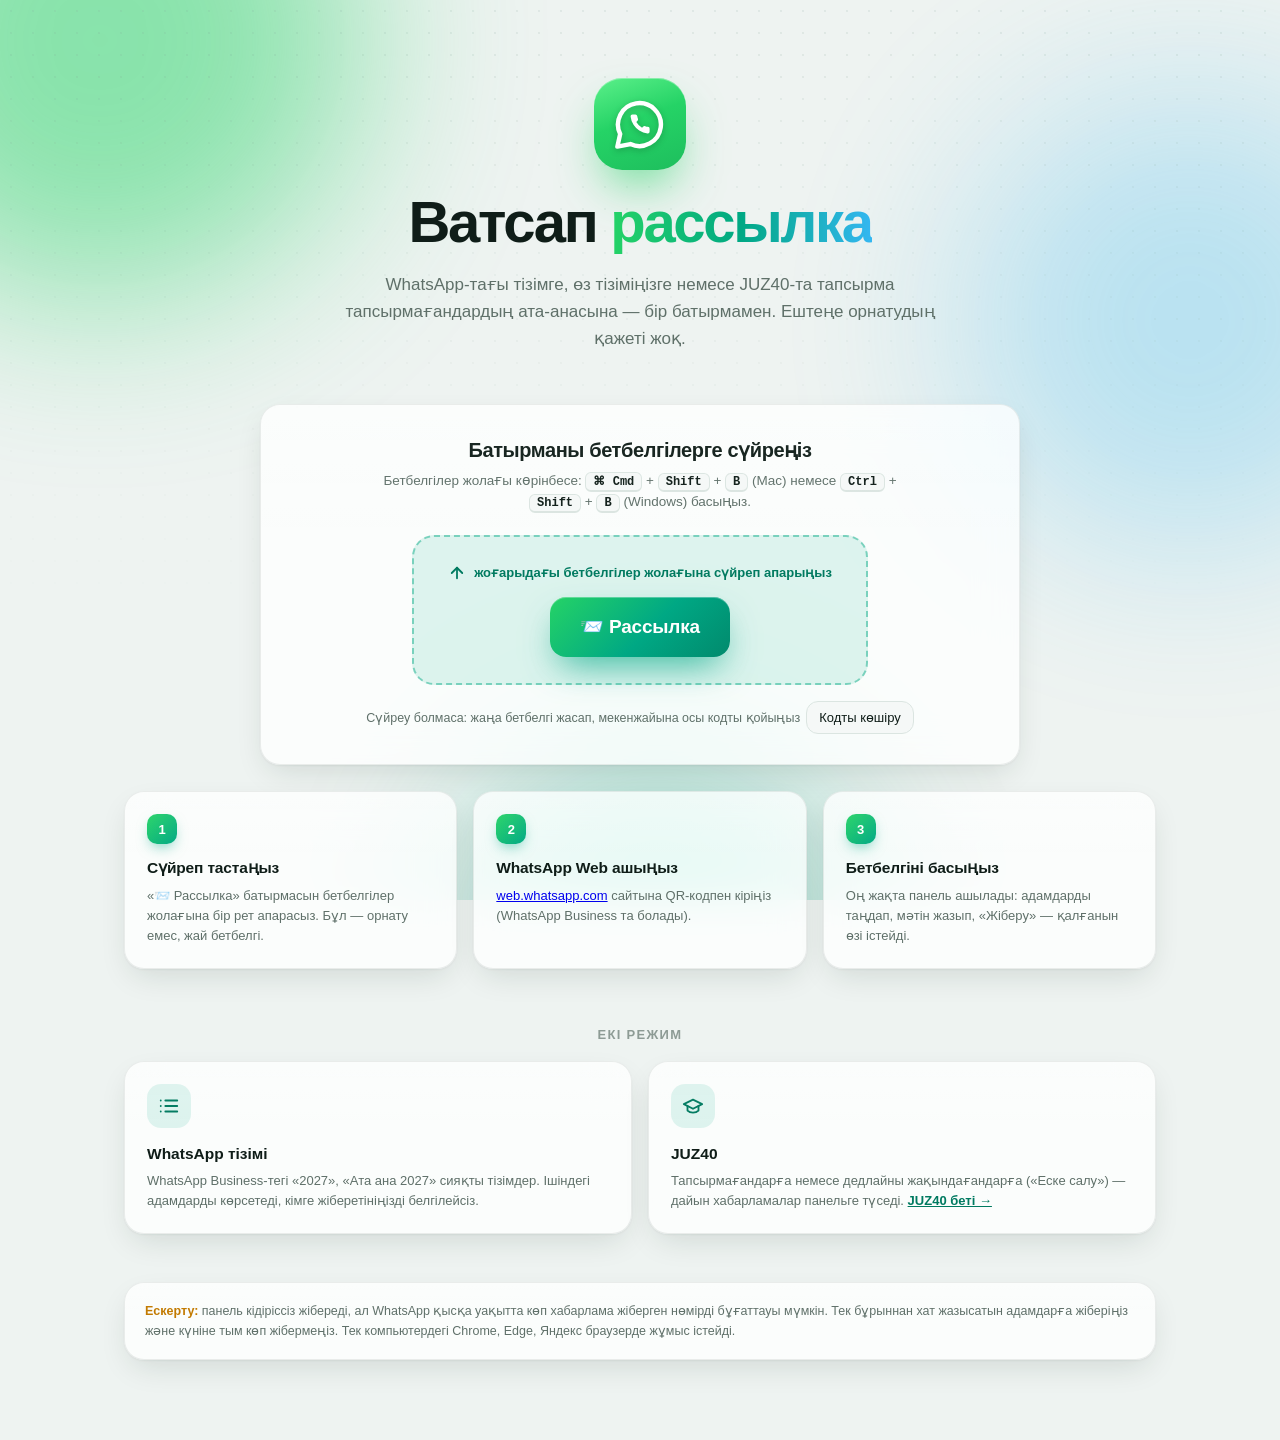
==== commit 5b9a3433: "Landing: remove own-list card Co-Authored-By: Claude Opus 5.5 <noreply@anthropic.com>" ====
--- a/index.html
+++ b/index.html
@@ -44,11 +44,6 @@
         <p>WhatsApp Business-тегі «2027», «Ата ана 2027» сияқты тізімдер. Ішіндегі адамдарды көрсетеді, кімге жіберетініңізді белгілейсіз.</p>
       </div>
       <div class="card feature">
-        <div class="f-icon"><svg class="icon" viewBox="0 0 24 24" aria-hidden="true"><path d="M12 20h9"/><path d="M16.5 3.5a2.1 2.1 0 1 1 3 3L7 19l-4 1 1-4Z"/></svg></div>
-        <h3>Өз тізімім</h3>
-        <p>Нөмірлерді немесе контакт аттарын қоясыз (Google Sheets-тен көшіруге болады). <code>{есімі}</code> сияқты айнымалылар бар.</p>
-      </div>
-      <div class="card feature">
         <div class="f-icon"><svg class="icon" viewBox="0 0 24 24" aria-hidden="true"><path d="M22 10 12 5 2 10l10 5 10-5z"/><path d="M6 12v5c3 3 9 3 12 0v-5"/></svg></div>
         <h3>JUZ40</h3>
         <p>Тапсырмағандарға немесе дедлайны жақындағандарға («Еске салу») — дайын хабарламалар панельге түседі. <a href="juz40.html">JUZ40 беті →</a></p>
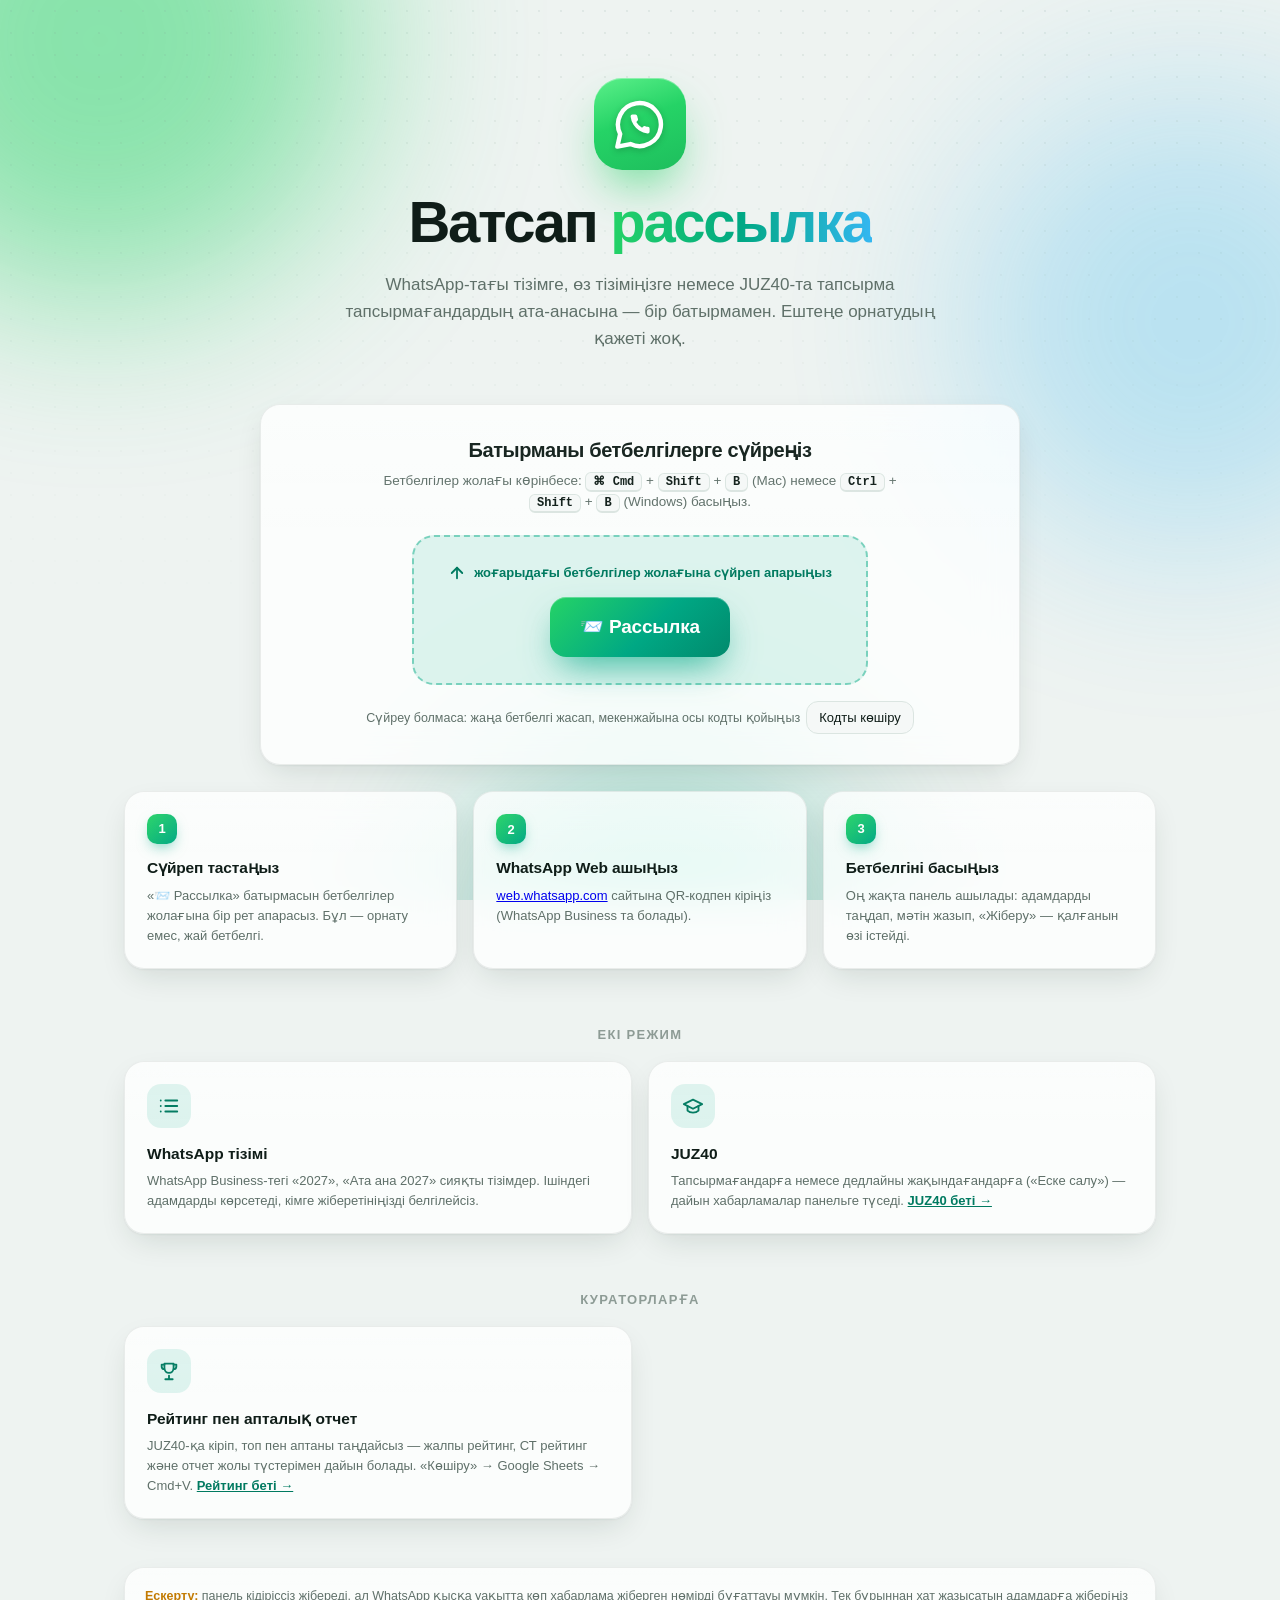
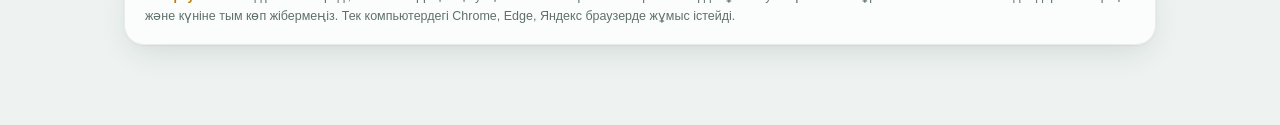
==== commit 649ee761: "Add weekly rating and report page with Google Sheets writer Co-Authored-By: Claude Opus 5.5 <noreply" ====
--- a/index.html
+++ b/index.html
@@ -50,6 +50,15 @@
       </div>
     </section>
 
+    <div class="section-title">Кураторларға</div>
+    <section class="features">
+      <div class="card feature">
+        <div class="f-icon"><svg class="icon" viewBox="0 0 24 24" aria-hidden="true"><path d="M8 21h8M12 17v4M7 4h10v5a5 5 0 0 1-10 0V4Z"/><path d="M17 5h3v2a3 3 0 0 1-3 3M7 5H4v2a3 3 0 0 0 3 3"/></svg></div>
+        <h3>Рейтинг пен апталық отчет</h3>
+        <p>JUZ40-қа кіріп, топ пен аптаны таңдайсыз — жалпы рейтинг, СТ рейтинг және отчет жолы түстерімен дайын болады. «Көшіру» → Google Sheets → Cmd+V. <a href="reyting.html">Рейтинг беті →</a></p>
+      </div>
+    </section>
+
     <div class="card foot">
       <b>Ескерту:</b> панель кідіріссіз жібереді, ал WhatsApp қысқа уақытта көп хабарлама жіберген нөмірді бұғаттауы мүмкін. Тек бұрыннан хат жазысатын адамдарға жіберіңіз және күніне тым көп жібермеңіз. Тек компьютердегі Chrome, Edge, Яндекс браузерде жұмыс істейді.
     </div>
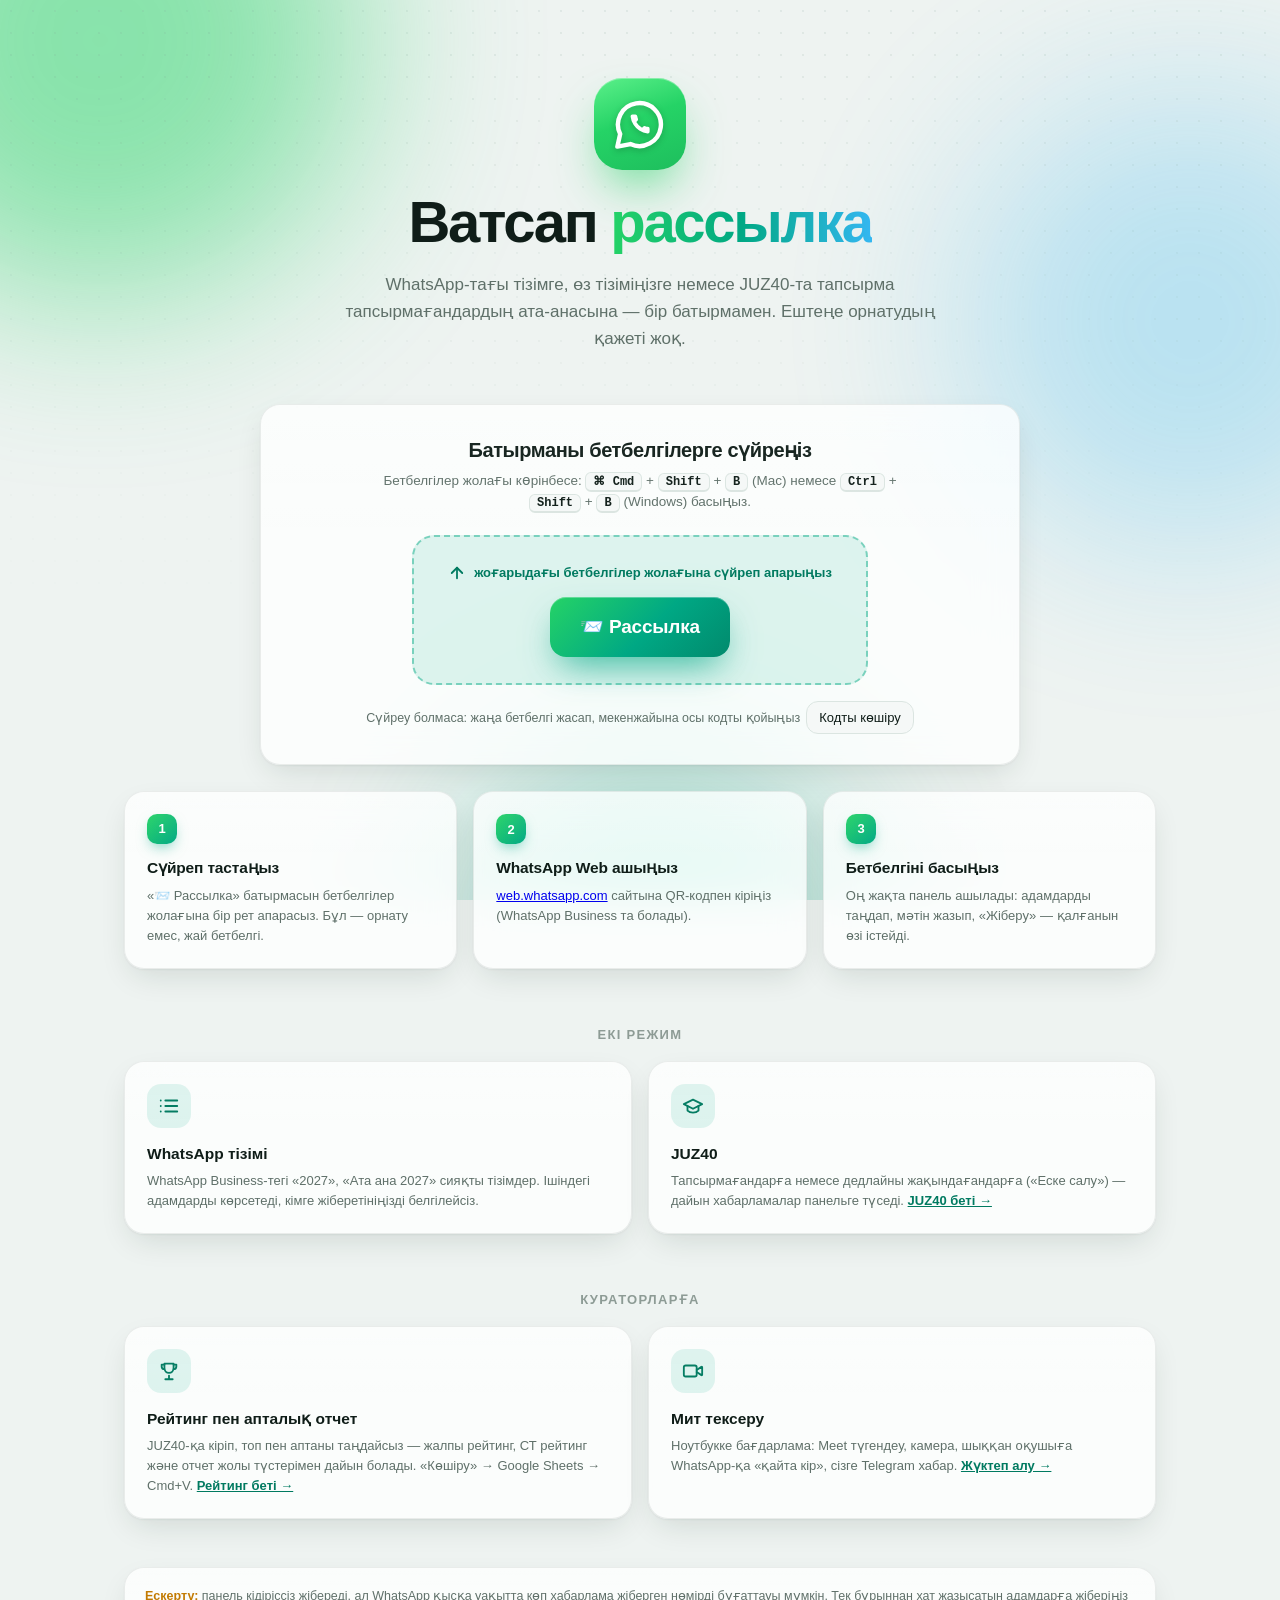
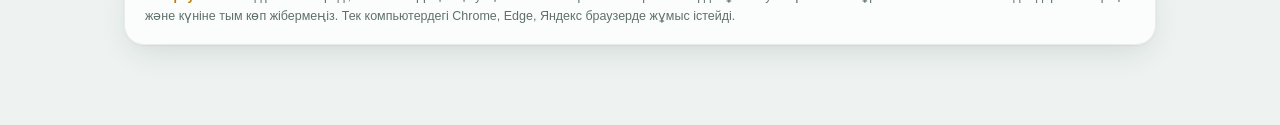
==== commit 86dbb6b4: "Add Мит тексеру laptop app download page Co-Authored-By: Claude Opus 5.5 <noreply@anthropic.com>" ====
--- a/index.html
+++ b/index.html
@@ -57,6 +57,11 @@
         <h3>Рейтинг пен апталық отчет</h3>
         <p>JUZ40-қа кіріп, топ пен аптаны таңдайсыз — жалпы рейтинг, СТ рейтинг және отчет жолы түстерімен дайын болады. «Көшіру» → Google Sheets → Cmd+V. <a href="reyting.html">Рейтинг беті →</a></p>
       </div>
+      <div class="card feature">
+        <div class="f-icon"><svg class="icon" viewBox="0 0 24 24" aria-hidden="true"><path d="m16 13 5.2 3.5a.5.5 0 0 0 .8-.4V7.9a.5.5 0 0 0-.8-.4L16 11"/><rect x="2" y="6" width="14" height="12" rx="2"/></svg></div>
+        <h3>Мит тексеру</h3>
+        <p>Ноутбукке бағдарлама: Meet түгендеу, камера, шыққан оқушыға WhatsApp-қа «қайта кір», сізге Telegram хабар. <a href="meet-tekseru.html">Жүктеп алу →</a></p>
+      </div>
     </section>
 
     <div class="card foot">
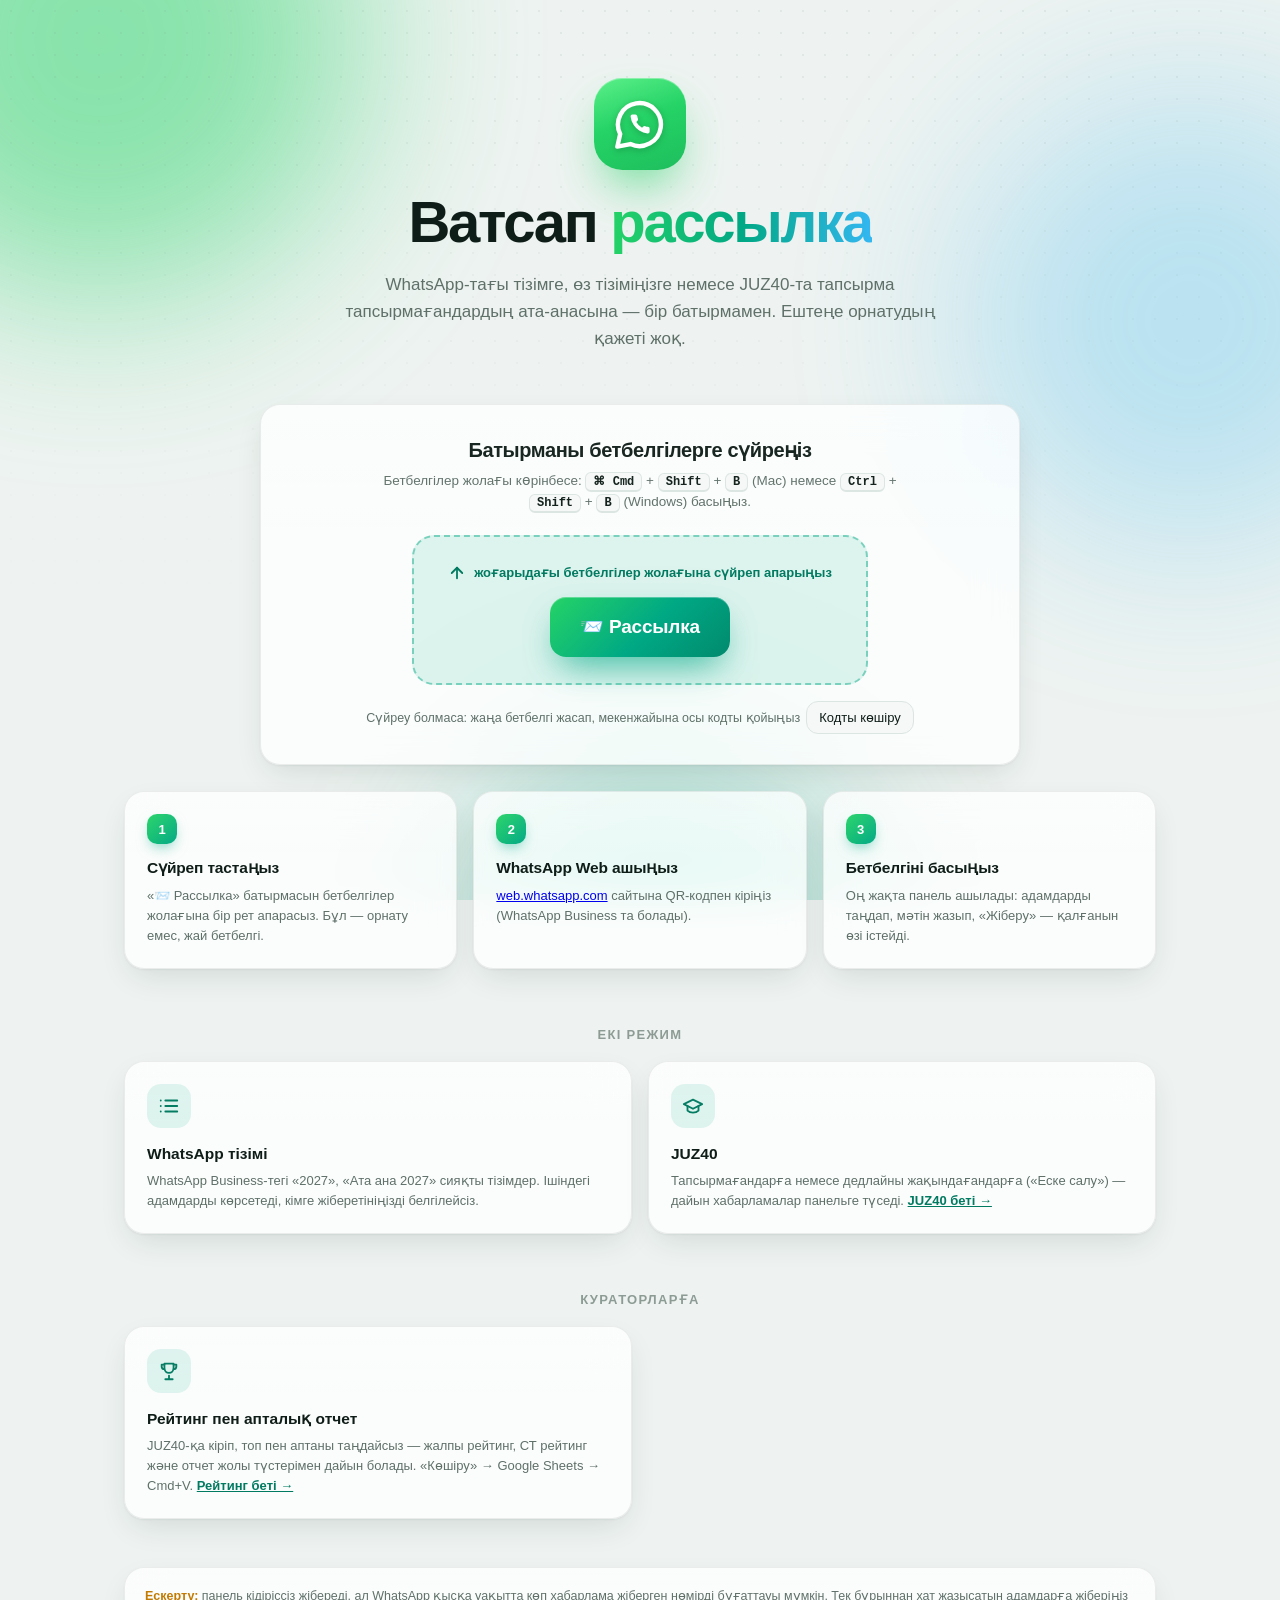
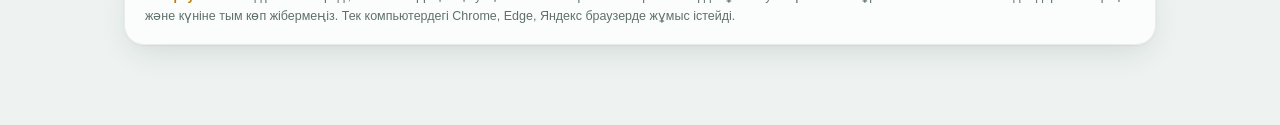
==== commit dfd342e8: "Remove Мит тексеру card from home page Co-Authored-By: Claude Opus 5.5 <noreply@anthropic.com>" ====
--- a/index.html
+++ b/index.html
@@ -57,11 +57,6 @@
         <h3>Рейтинг пен апталық отчет</h3>
         <p>JUZ40-қа кіріп, топ пен аптаны таңдайсыз — жалпы рейтинг, СТ рейтинг және отчет жолы түстерімен дайын болады. «Көшіру» → Google Sheets → Cmd+V. <a href="reyting.html">Рейтинг беті →</a></p>
       </div>
-      <div class="card feature">
-        <div class="f-icon"><svg class="icon" viewBox="0 0 24 24" aria-hidden="true"><path d="m16 13 5.2 3.5a.5.5 0 0 0 .8-.4V7.9a.5.5 0 0 0-.8-.4L16 11"/><rect x="2" y="6" width="14" height="12" rx="2"/></svg></div>
-        <h3>Мит тексеру</h3>
-        <p>Ноутбукке бағдарлама: Meet түгендеу, камера, шыққан оқушыға WhatsApp-қа «қайта кір», сізге Telegram хабар. <a href="meet-tekseru.html">Жүктеп алу →</a></p>
-      </div>
     </section>
 
     <div class="card foot">
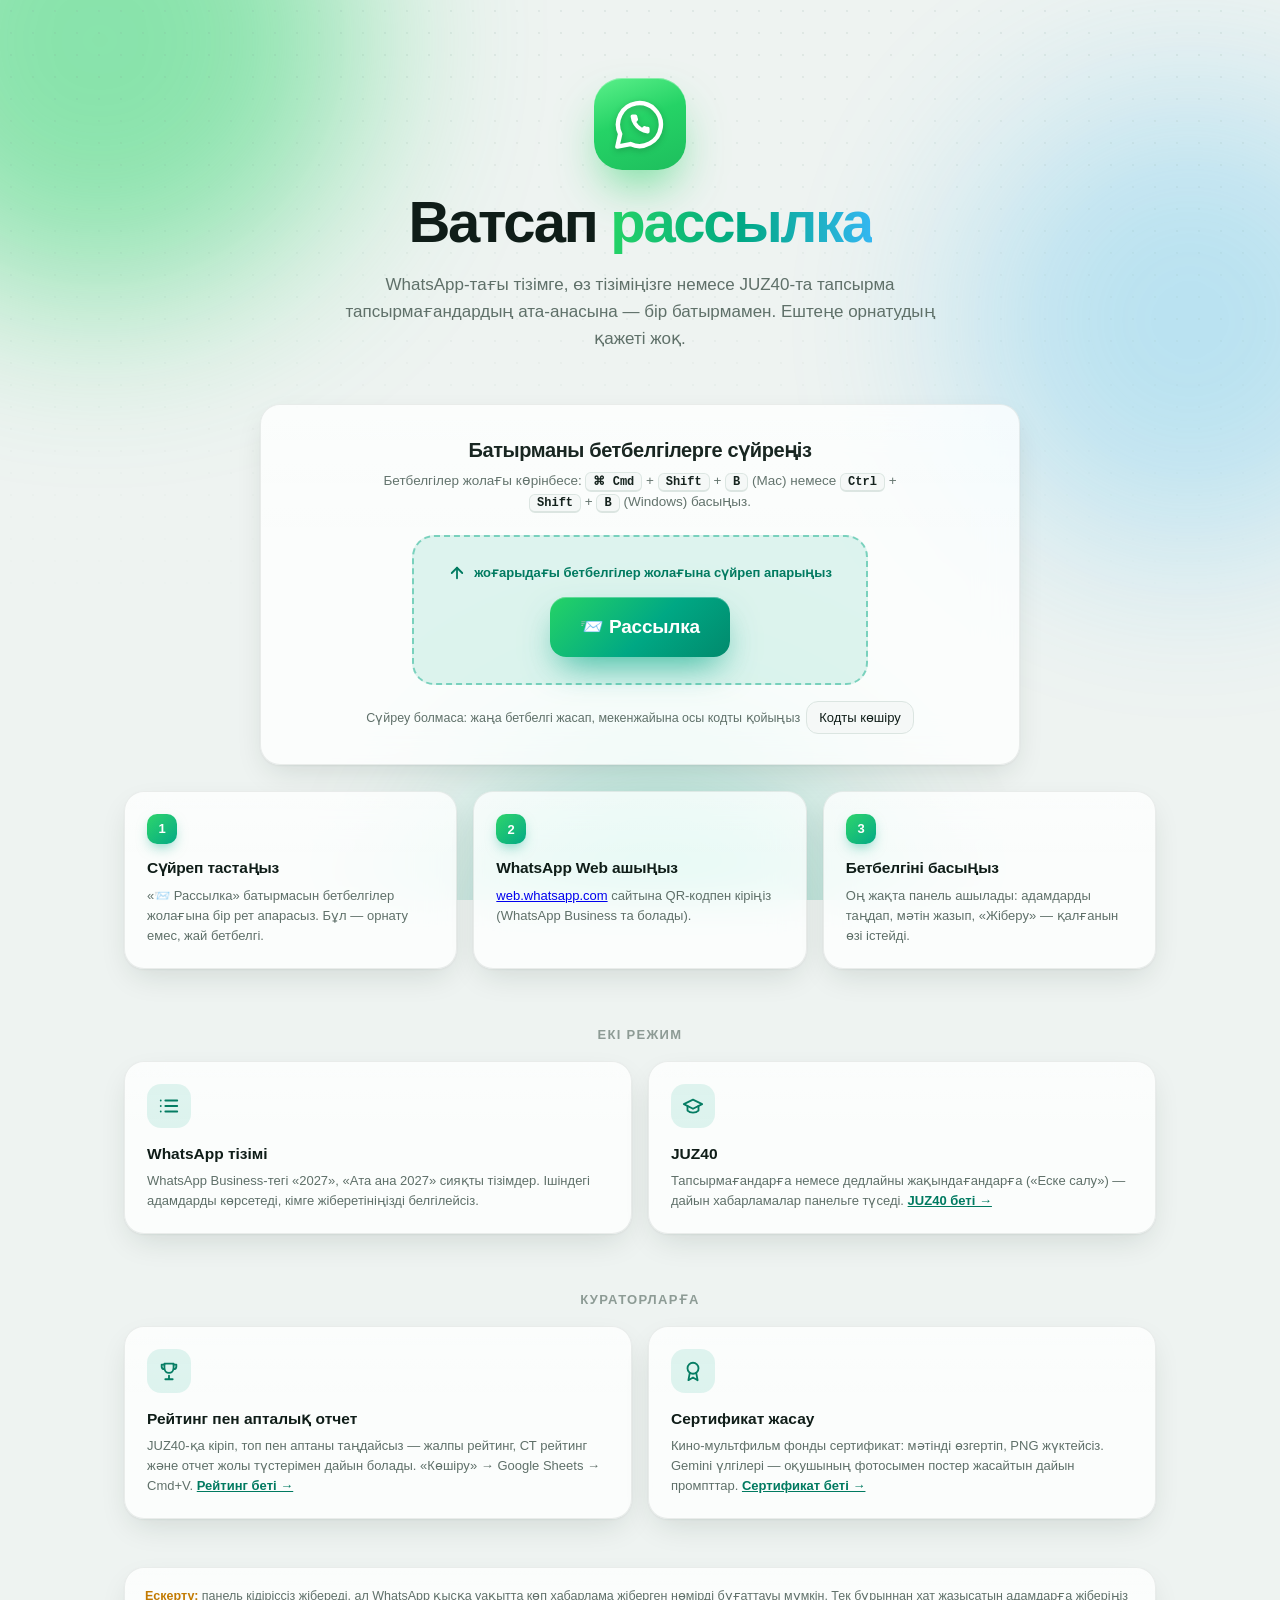
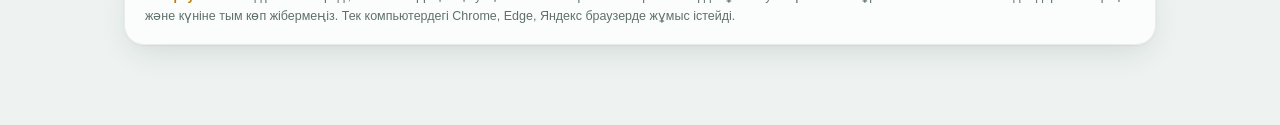
==== commit f4709368: "Add certificate editor and Gemini poster templates Co-Authored-By: Claude Opus 5.5 <noreply@anthropi" ====
--- a/index.html
+++ b/index.html
@@ -57,6 +57,11 @@
         <h3>Рейтинг пен апталық отчет</h3>
         <p>JUZ40-қа кіріп, топ пен аптаны таңдайсыз — жалпы рейтинг, СТ рейтинг және отчет жолы түстерімен дайын болады. «Көшіру» → Google Sheets → Cmd+V. <a href="reyting.html">Рейтинг беті →</a></p>
       </div>
+      <div class="card feature">
+        <div class="f-icon"><svg class="icon" viewBox="0 0 24 24" aria-hidden="true"><circle cx="12" cy="9" r="6"/><path d="M8.5 14 7 22l5-3 5 3-1.5-8"/></svg></div>
+        <h3>Сертификат жасау</h3>
+        <p>Кино-мультфильм фонды сертификат: мәтінді өзгертіп, PNG жүктейсіз. Gemini үлгілері — оқушының фотосымен постер жасайтын дайын промпттар. <a href="sertifikat/">Сертификат беті →</a></p>
+      </div>
     </section>
 
     <div class="card foot">
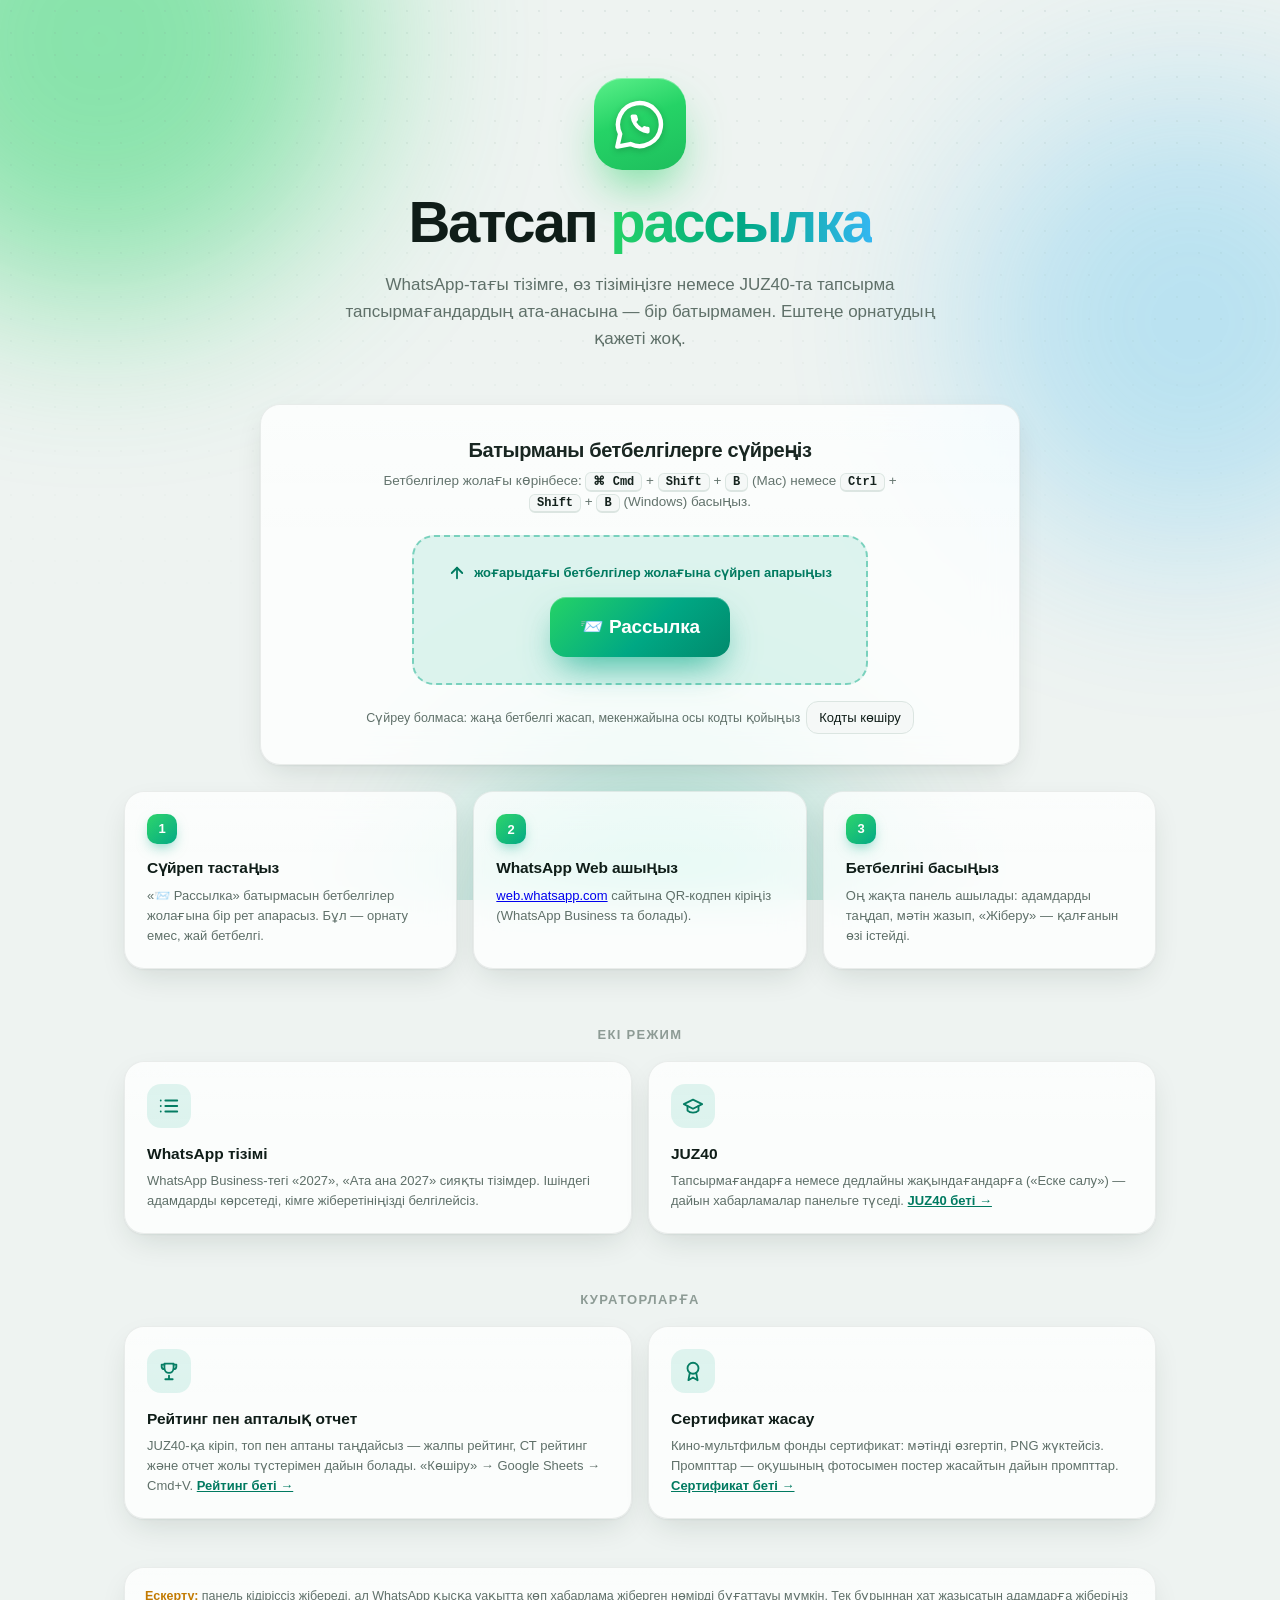
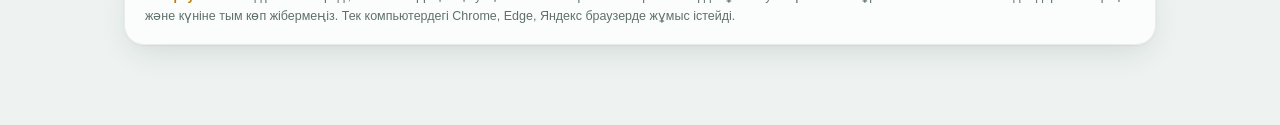
==== commit 177906f3: "Certificate site: new design (Inter + Unbounded), Prompts page, remove hint texts Co-Authored-By: Cl" ====
--- a/index.html
+++ b/index.html
@@ -60,7 +60,7 @@
       <div class="card feature">
         <div class="f-icon"><svg class="icon" viewBox="0 0 24 24" aria-hidden="true"><circle cx="12" cy="9" r="6"/><path d="M8.5 14 7 22l5-3 5 3-1.5-8"/></svg></div>
         <h3>Сертификат жасау</h3>
-        <p>Кино-мультфильм фонды сертификат: мәтінді өзгертіп, PNG жүктейсіз. Gemini үлгілері — оқушының фотосымен постер жасайтын дайын промпттар. <a href="sertifikat/">Сертификат беті →</a></p>
+        <p>Кино-мультфильм фонды сертификат: мәтінді өзгертіп, PNG жүктейсіз. Промпттар — оқушының фотосымен постер жасайтын дайын промпттар. <a href="sertifikat/">Сертификат беті →</a></p>
       </div>
     </section>
 
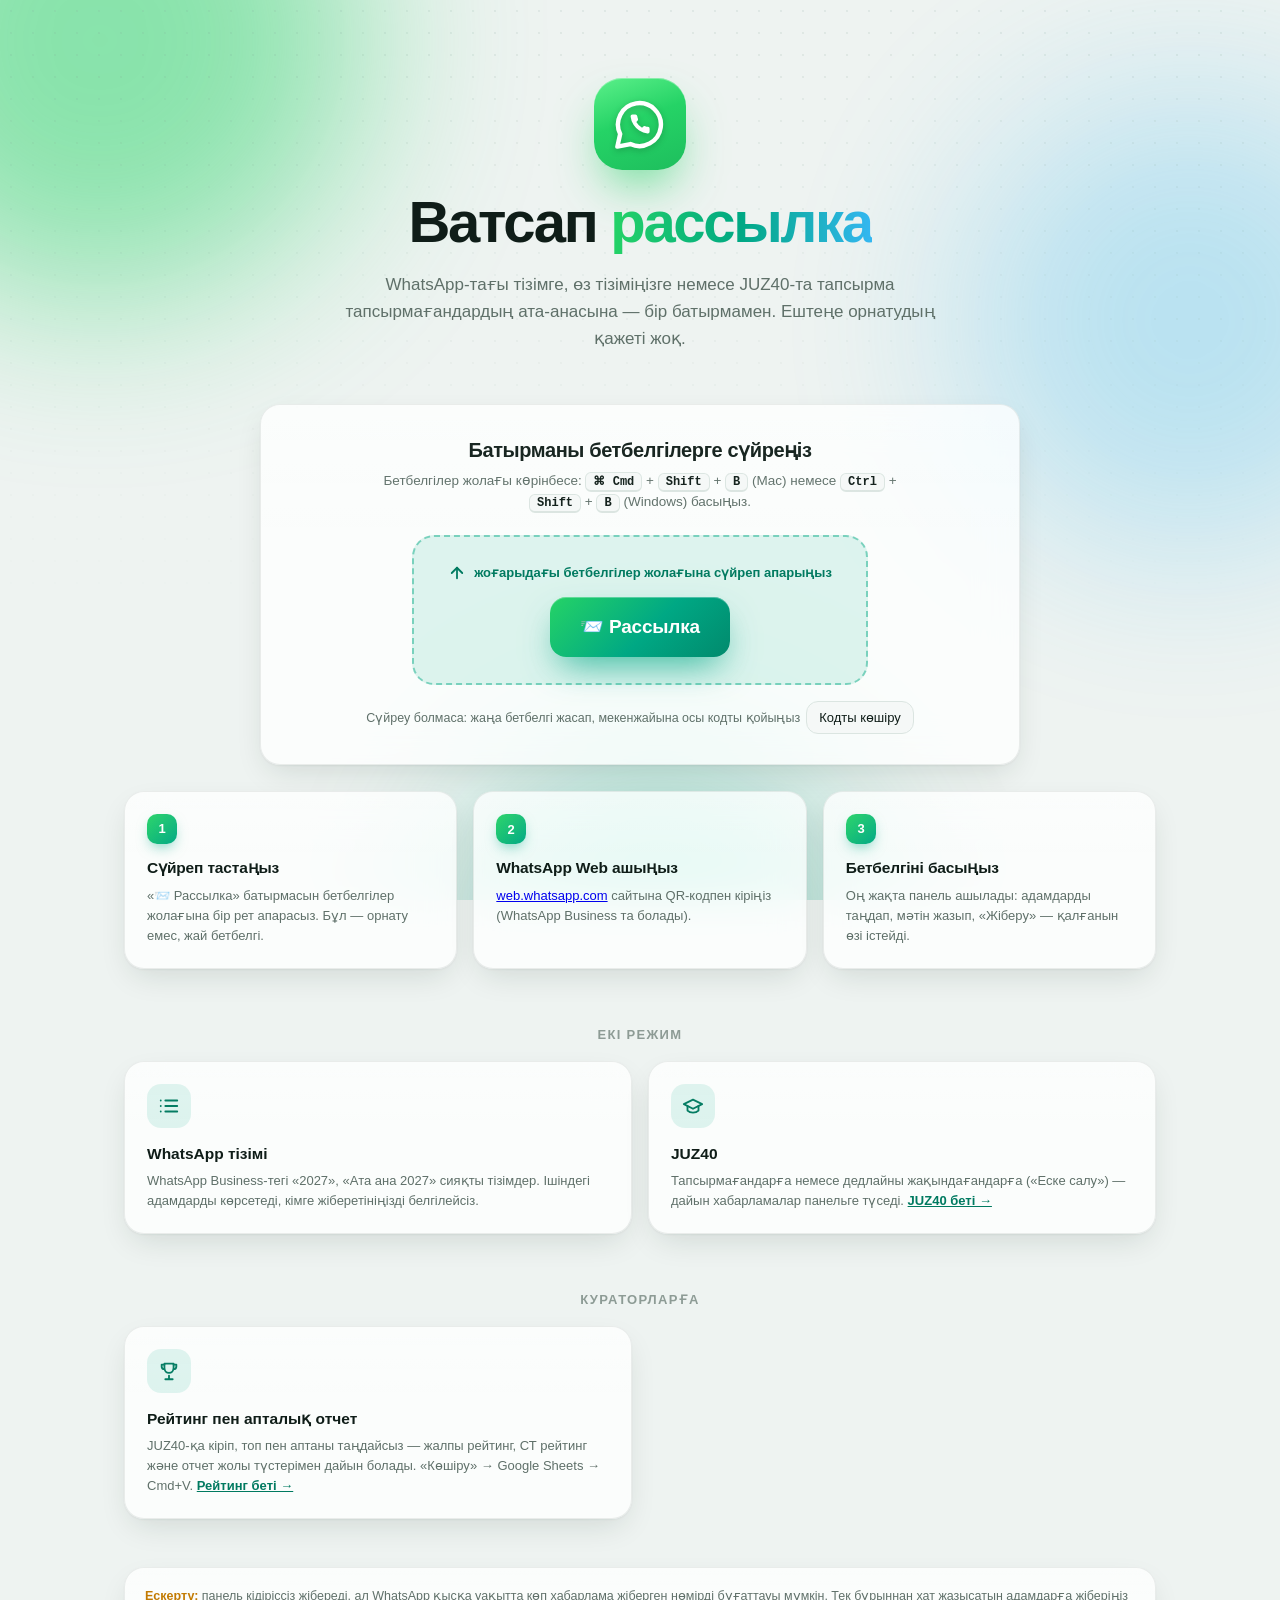
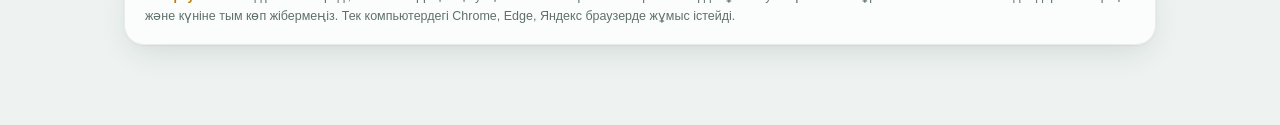
==== commit ddebd89b: "Remove certificate site (moved to bajburinovasylmurat-stack.github.io/sertifikat) Co-Authored-By: Cl" ====
--- a/index.html
+++ b/index.html
@@ -57,11 +57,6 @@
         <h3>Рейтинг пен апталық отчет</h3>
         <p>JUZ40-қа кіріп, топ пен аптаны таңдайсыз — жалпы рейтинг, СТ рейтинг және отчет жолы түстерімен дайын болады. «Көшіру» → Google Sheets → Cmd+V. <a href="reyting.html">Рейтинг беті →</a></p>
       </div>
-      <div class="card feature">
-        <div class="f-icon"><svg class="icon" viewBox="0 0 24 24" aria-hidden="true"><circle cx="12" cy="9" r="6"/><path d="M8.5 14 7 22l5-3 5 3-1.5-8"/></svg></div>
-        <h3>Сертификат жасау</h3>
-        <p>Кино-мультфильм фонды сертификат: мәтінді өзгертіп, PNG жүктейсіз. Промпттар — оқушының фотосымен постер жасайтын дайын промпттар. <a href="sertifikat/">Сертификат беті →</a></p>
-      </div>
     </section>
 
     <div class="card foot">
